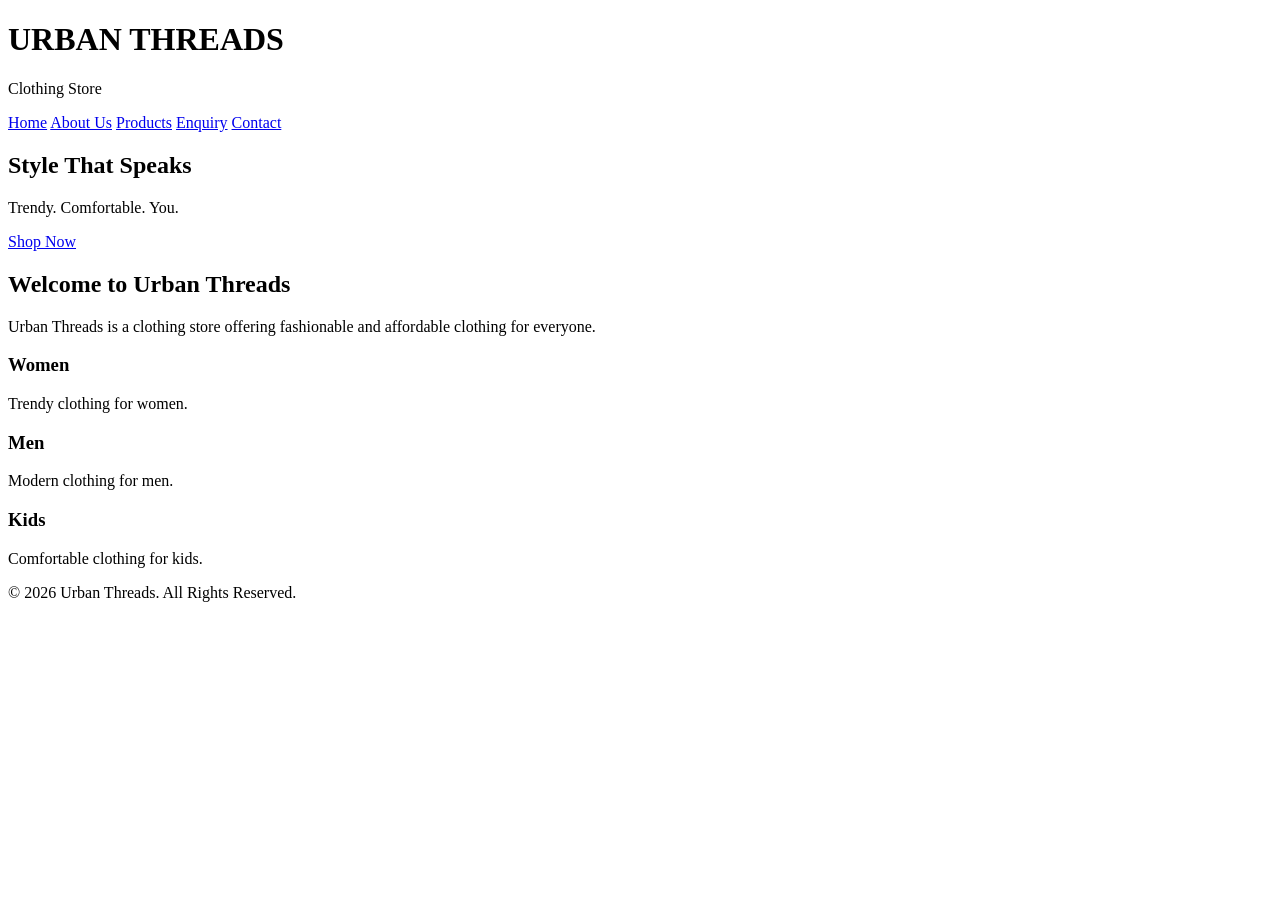
==== index.html @ 2f6d3cff "added index page" ====
<!DOCTYPE html>
<html lang="en">
<head>
    <meta charset="UTF-8">
    <meta name="viewport" content="width=device-width, initial-scale=1.0">
    <title>Urban Threads - Home</title>
    <link rel="stylesheet" href="style.css">
</head>

<body>

<header>
    <h1>URBAN THREADS</h1>
    <p>Clothing Store</p>

    <nav>
        <a href="index.html">Home</a>
        <a href="about.html">About Us</a>
        <a href="products.html">Products</a>
        <a href="enquiry.html">Enquiry</a>
        <a href="contact.html">Contact</a>
    </nav>
</header>

<section class="hero">
    <h2>Style That Speaks</h2>
    <p>Trendy. Comfortable. You.</p>
    <a href="products.html" class="button">Shop Now</a>
</section>

<section>
    <h2>Welcome to Urban Threads</h2>
    <p>
        Urban Threads is a clothing store offering fashionable and
        affordable clothing for everyone.
    </p>
</section>

<section class="categories">
    <div>
        <h3>Women</h3>
        <p>Trendy clothing for women.</p>
    </div>

    <div>
        <h3>Men</h3>
        <p>Modern clothing for men.</p>
    </div>

    <div>
        <h3>Kids</h3>
        <p>Comfortable clothing for kids.</p>
    </div>
</section>

<footer>
    <p>&copy; 2026 Urban Threads. All Rights Reserved.</p>
</footer>

</body>
</html>
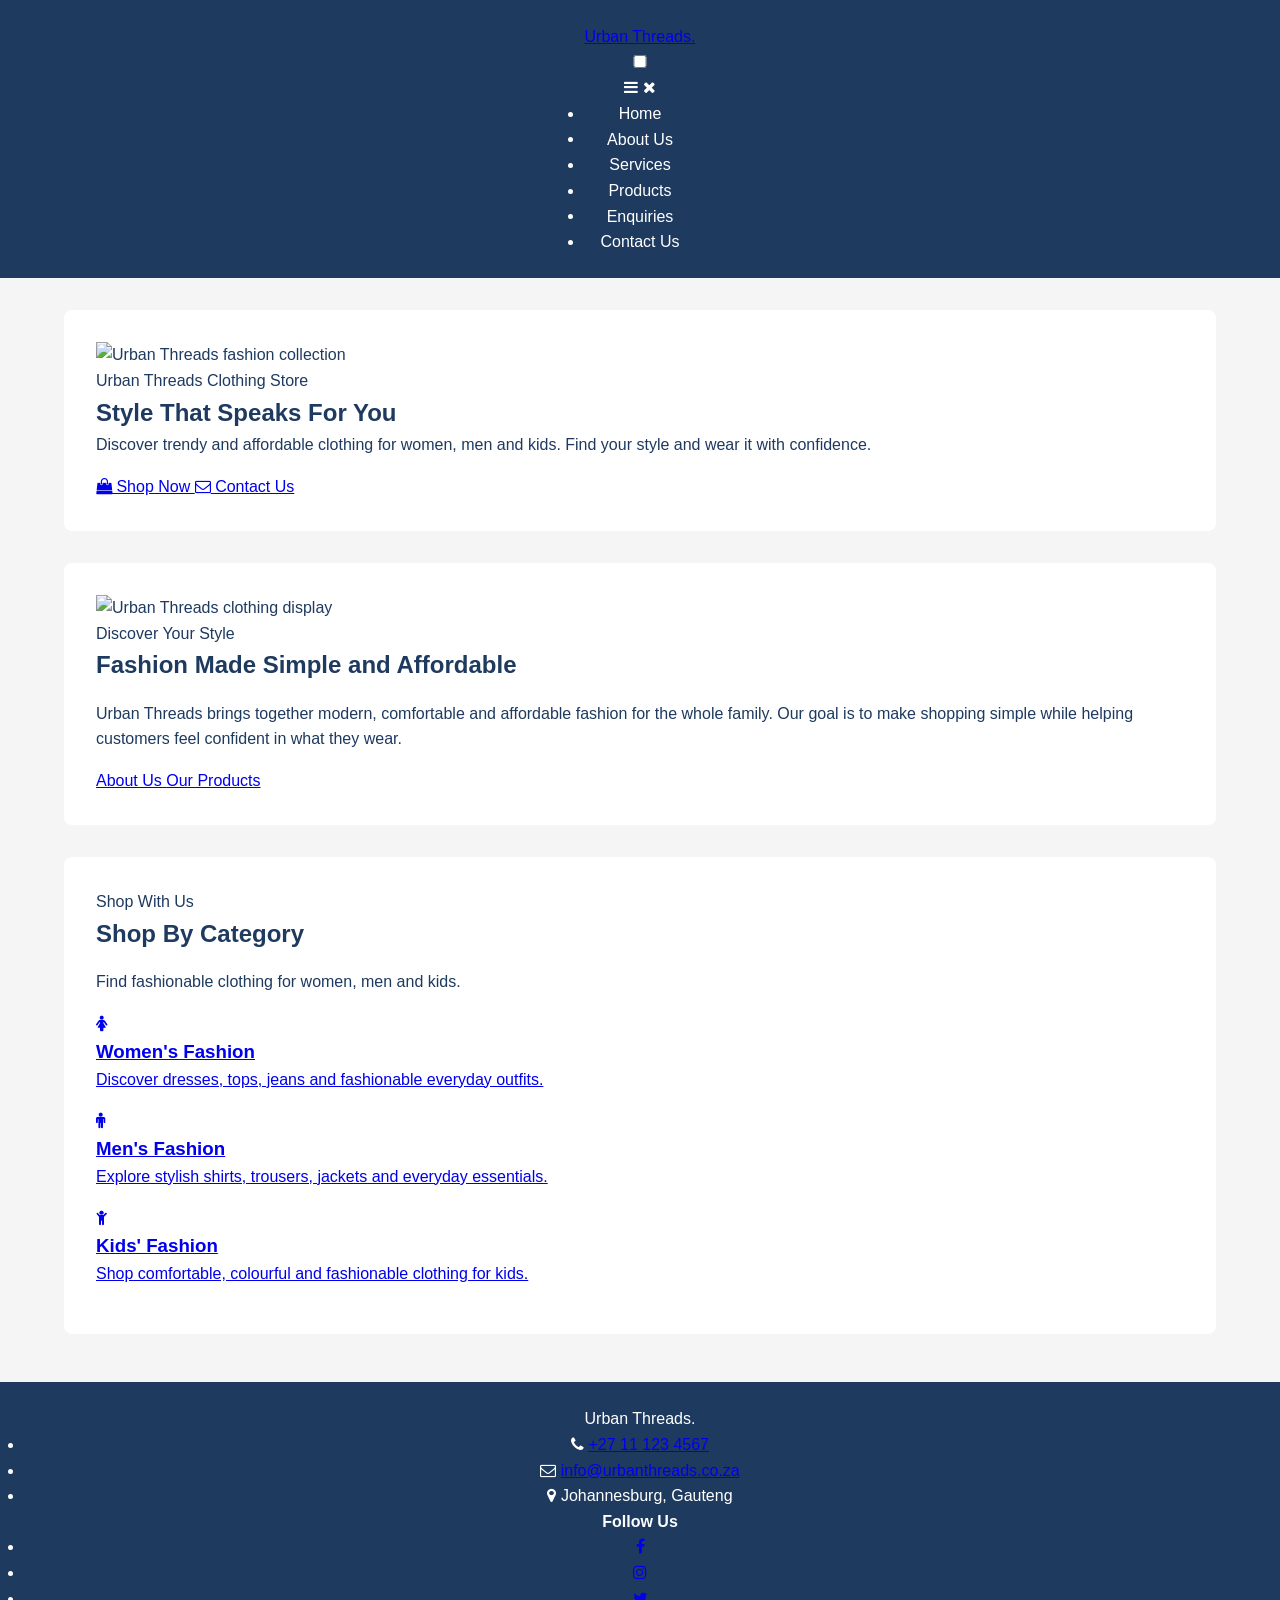
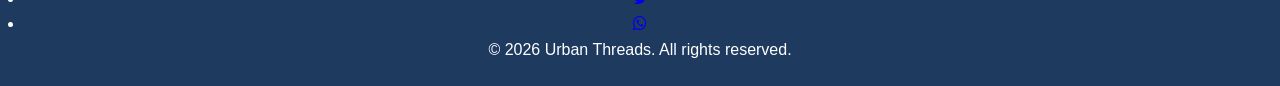
==== commit 0872b69f: "Update index.html" ====
--- a/index.html
+++ b/index.html
@@ -1,61 +1,399 @@
 <!DOCTYPE html>
 <html lang="en">
+
 <head>
+    <!-- PAGE INFORMATION -->
     <meta charset="UTF-8">
     <meta name="viewport" content="width=device-width, initial-scale=1.0">
-    <title>Urban Threads - Home</title>
-    <link rel="stylesheet" href="style.css">
+
+    <title>Home | Urban Threads</title>
+
+    <!-- FONT AWESOME ICONS -->
+    <link rel="stylesheet"
+        href="https://cdnjs.cloudflare.com/ajax/libs/font-awesome/4.7.0/css/font-awesome.min.css">
+
+    <!-- EXTERNAL CSS -->
+    <link rel="stylesheet" href="css/style.css">
 </head>
 
 <body>
 
-<header>
-    <h1>URBAN THREADS</h1>
-    <p>Clothing Store</p>
-
-    <nav>
-        <a href="index.html">Home</a>
-        <a href="about.html">About Us</a>
-        <a href="products.html">Products</a>
-        <a href="enquiry.html">Enquiry</a>
-        <a href="contact.html">Contact</a>
-    </nav>
-</header>
-
-<section class="hero">
-    <h2>Style That Speaks</h2>
-    <p>Trendy. Comfortable. You.</p>
-    <a href="products.html" class="button">Shop Now</a>
-</section>
-
-<section>
-    <h2>Welcome to Urban Threads</h2>
-    <p>
-        Urban Threads is a clothing store offering fashionable and
-        affordable clothing for everyone.
-    </p>
-</section>
-
-<section class="categories">
-    <div>
-        <h3>Women</h3>
-        <p>Trendy clothing for women.</p>
-    </div>
-
-    <div>
-        <h3>Men</h3>
-        <p>Modern clothing for men.</p>
-    </div>
-
-    <div>
-        <h3>Kids</h3>
-        <p>Comfortable clothing for kids.</p>
-    </div>
-</section>
-
-<footer>
-    <p>&copy; 2026 Urban Threads. All Rights Reserved.</p>
-</footer>
+    <!-- ========================================
+         HEADER AND NAVIGATION
+    ======================================== -->
+    <header class="site-header">
+
+        <div class="container header-inner">
+
+            <!-- WEBSITE LOGO -->
+            <a href="index.html" class="logo">Urban Threads.</a>
+
+            <!-- MOBILE MENU CHECKBOX -->
+            <input type="checkbox"
+                id="nav-toggle"
+                class="nav-toggle-input">
+
+            <!-- MOBILE MENU BUTTON -->
+            <label for="nav-toggle"
+                class="nav-toggle"
+                aria-label="Toggle menu">
+
+                <i class="fa fa-bars icon-open"
+                    aria-hidden="true"></i>
+
+                <i class="fa fa-times icon-close"
+                    aria-hidden="true"></i>
+            </label>
+
+            <!-- MAIN NAVIGATION -->
+            <nav class="main-nav"
+                aria-label="Main navigation">
+
+                <ul>
+                    <li>
+                        <a href="index.html"
+                            aria-current="page">Home</a>
+                    </li>
+
+                    <li>
+                        <a href="about_us.html">About Us</a>
+                    </li>
+
+                    <li>
+                        <a href="services.html">Services</a>
+                    </li>
+
+                    <li>
+                        <a href="products.html">Products</a>
+                    </li>
+
+                    <li>
+                        <a href="enquiries.html">Enquiries</a>
+                    </li>
+
+                    <li>
+                        <a href="contact.html">Contact Us</a>
+                    </li>
+                </ul>
+
+            </nav>
+
+        </div>
+
+    </header>
+
+
+    <!-- ========================================
+         MAIN CONTENT
+    ======================================== -->
+    <main>
+
+        <!-- ========================================
+             HERO BANNER
+        ======================================== -->
+        <div class="container">
+
+            <section class="hero-banner">
+
+                <!-- HERO IMAGE -->
+                <img src="./images/Hero.png"
+                    class="hero-photo"
+                    alt="Urban Threads fashion collection">
+
+                <!-- DARK OVERLAY -->
+                <div class="hero-overlay">
+
+                    <div class="hero-content">
+
+                        <span class="eyebrow">
+                            Urban Threads Clothing Store
+                        </span>
+
+                        <h1>
+                            Style That Speaks For You
+                        </h1>
+
+                        <p>
+                            Discover trendy and affordable clothing
+                            for women, men and kids. Find your style
+                            and wear it with confidence.
+                        </p>
+
+                        <!-- HERO BUTTONS -->
+                        <div class="hero-buttons">
+
+                            <a href="products.html"
+                                class="btn btn-primary">
+
+                                <i class="fa fa-shopping-bag"
+                                    aria-hidden="true"></i>
+
+                                Shop Now
+                            </a>
+
+                            <a href="contact.html"
+                                class="btn btn-secondary-light">
+
+                                <i class="fa fa-envelope-o"
+                                    aria-hidden="true"></i>
+
+                                Contact Us
+                            </a>
+
+                        </div>
+
+                    </div>
+
+                </div>
+
+            </section>
+
+        </div>
+
+
+        <!-- ========================================
+             SUMMARY SECTION
+        ======================================== -->
+        <section class="section">
+
+            <div class="container split">
+
+                <!-- SUMMARY IMAGE -->
+                <div class="split-image">
+
+                    <img src="./images/Display.png"
+                        alt="Urban Threads clothing display">
+
+                </div>
+
+                <!-- SUMMARY TEXT -->
+                <div class="split-text">
+
+                    <span class="eyebrow">
+                        Discover Your Style
+                    </span>
+
+                    <h2>
+                        Fashion Made Simple and Affordable
+                    </h2>
+
+                    <p>
+                        Urban Threads brings together modern,
+                        comfortable and affordable fashion for the
+                        whole family. Our goal is to make shopping
+                        simple while helping customers feel confident
+                        in what they wear.
+                    </p>
+
+                    <div class="hero-buttons">
+
+                        <a href="about_us.html"
+                            class="btn btn-primary">
+                            About Us
+                        </a>
+
+                        <a href="products.html"
+                            class="btn btn-secondary">
+                            Our Products
+                        </a>
+
+                    </div>
+
+                </div>
+
+            </div>
+
+        </section>
+
+
+        <!-- ========================================
+             SHOP BY CATEGORY
+        ======================================== -->
+        <section class="section section-alt">
+
+            <div class="container">
+
+                <div class="section-heading">
+
+                    <span class="eyebrow">Shop With Us</span>
+
+                    <h2>Shop By Category</h2>
+
+                    <p>
+                        Find fashionable clothing for women,
+                        men and kids.
+                    </p>
+
+                </div>
+
+
+                <div class="card-grid">
+
+                    <!-- WOMEN'S CARD -->
+                    <a class="card"
+                        href="products.html">
+
+                        <i class="fa fa-female card-icon"
+                            aria-hidden="true"></i>
+
+                        <h3>Women's Fashion</h3>
+
+                        <p>
+                            Discover dresses, tops, jeans and
+                            fashionable everyday outfits.
+                        </p>
+
+                    </a>
+
+
+                    <!-- MEN'S CARD -->
+                    <a class="card"
+                        href="products.html">
+
+                        <i class="fa fa-male card-icon"
+                            aria-hidden="true"></i>
+
+                        <h3>Men's Fashion</h3>
+
+                        <p>
+                            Explore stylish shirts, trousers,
+                            jackets and everyday essentials.
+                        </p>
+
+                    </a>
+
+
+                    <!-- KIDS' CARD -->
+                    <a class="card"
+                        href="products.html">
+
+                        <i class="fa fa-child card-icon"
+                            aria-hidden="true"></i>
+
+                        <h3>Kids' Fashion</h3>
+
+                        <p>
+                            Shop comfortable, colourful and
+                            fashionable clothing for kids.
+                        </p>
+
+                    </a>
+
+                </div>
+
+            </div>
+
+        </section>
+
+    </main>
+
+
+    <!-- ========================================
+         FOOTER
+    ======================================== -->
+    <footer class="site-footer">
+
+        <div class="container footer-inner">
+
+            <!-- CONTACT DETAILS -->
+            <div class="footer-col">
+
+                <p class="logo">Urban Threads.</p>
+
+                <ul class="icon-list">
+
+                    <li>
+                        <i class="fa fa-phone"
+                            aria-hidden="true"></i>
+
+                        <a href="tel:+27111234567">
+                            +27 11 123 4567
+                        </a>
+                    </li>
+
+                    <li>
+                        <i class="fa fa-envelope-o"
+                            aria-hidden="true"></i>
+
+                        <a href="mailto:info@urbanthreads.co.za">
+                            info@urbanthreads.co.za
+                        </a>
+                    </li>
+
+                    <li>
+                        <i class="fa fa-map-marker"
+                            aria-hidden="true"></i>
+
+                        <span>
+                            Johannesburg, Gauteng
+                        </span>
+                    </li>
+
+                </ul>
+
+            </div>
+
+
+            <!-- SOCIAL MEDIA -->
+            <div class="footer-col">
+
+                <h4>Follow Us</h4>
+
+                <ul class="social-list">
+
+                    <li>
+                        <a class="icon-btn"
+                            href="#"
+                            aria-label="Facebook">
+
+                            <i class="fa fa-facebook"
+                                aria-hidden="true"></i>
+                        </a>
+                    </li>
+
+                    <li>
+                        <a class="icon-btn"
+                            href="#"
+                            aria-label="Instagram">
+
+                            <i class="fa fa-instagram"
+                                aria-hidden="true"></i>
+                        </a>
+                    </li>
+
+                    <li>
+                        <a class="icon-btn"
+                            href="#"
+                            aria-label="Twitter">
+
+                            <i class="fa fa-twitter"
+                                aria-hidden="true"></i>
+                        </a>
+                    </li>
+
+                    <li>
+                        <a class="icon-btn"
+                            href="#"
+                            aria-label="WhatsApp">
+
+                            <i class="fa fa-whatsapp"
+                                aria-hidden="true"></i>
+                        </a>
+                    </li>
+
+                </ul>
+
+            </div>
+
+        </div>
+
+        <!-- COPYRIGHT -->
+        <p class="copyright">
+            &copy; 2026 Urban Threads. All rights reserved.
+        </p>
+
+    </footer>
 
 </body>
-</html>+
+</html>
--- a/css/style.css
+++ b/css/style.css
@@ -0,0 +1,497 @@
+/* ========================================
+   URBAN THREADS CLOTHING STORE
+   WEDE5020 - PART 2
+   External Stylesheet
+   ======================================== */
+
+
+/* CSS RESET
+   Removes default browser spacing so that
+   the website looks consistent in browsers.
+*/
+* {
+    margin: 0;
+    padding: 0;
+    box-sizing: border-box;
+}
+
+
+/* ========================================
+   BASE STYLES
+   ======================================== */
+
+body {
+    font-family: Arial, Helvetica, sans-serif;
+    font-size: 1rem;
+    line-height: 1.6;
+    background-color: #F5F5F5;
+    color: #1E3A5F;
+}
+
+
+/* Makes all images responsive */
+img {
+    max-width: 100%;
+    height: auto;
+    display: block;
+}
+
+
+/* ========================================
+   HEADER
+   ======================================== */
+
+header {
+    background-color: #1E3A5F;
+    color: #FFFFFF;
+    text-align: center;
+    padding: 1.5rem 5%;
+}
+
+header h1 {
+    font-size: 2rem;
+    letter-spacing: 0.15rem;
+}
+
+header p {
+    margin-bottom: 1rem;
+}
+
+
+/* ========================================
+   NAVIGATION
+   Flexbox is used to arrange navigation links.
+   ======================================== */
+
+nav {
+    display: flex;
+    justify-content: center;
+    align-items: center;
+    flex-wrap: wrap;
+    gap: 1rem;
+}
+
+nav a {
+    color: #FFFFFF;
+    text-decoration: none;
+    padding: 0.6rem 1rem;
+    border-radius: 0.3rem;
+    transition: 0.3s;
+}
+
+
+/* Hover effect */
+nav a:hover {
+    background-color: #87CEEB;
+    color: #1E3A5F;
+}
+
+
+/* Keyboard accessibility */
+nav a:focus {
+    outline: 0.15rem solid #FFFFFF;
+}
+
+
+/* Active click effect */
+nav a:active {
+    transform: scale(0.95);
+}
+
+
+/* Shows the page currently being viewed */
+nav a.active {
+    background-color: #87CEEB;
+    color: #1E3A5F;
+}
+
+
+/* ========================================
+   HERO SECTION
+   ======================================== */
+
+.hero {
+    background-color: #87CEEB;
+    min-height: 22rem;
+
+    display: flex;
+    flex-direction: column;
+
+    justify-content: center;
+    align-items: center;
+
+    text-align: center;
+
+    padding: 3rem 5%;
+}
+
+.hero h2 {
+    font-size: 2.5rem;
+    margin-bottom: 0.5rem;
+}
+
+.hero p {
+    font-size: 1.2rem;
+    margin-bottom: 1.5rem;
+}
+
+
+/* ========================================
+   BUTTONS
+   ======================================== */
+
+.button,
+button {
+    display: inline-block;
+    background-color: #1E3A5F;
+    color: #FFFFFF;
+
+    padding: 0.7rem 1.4rem;
+
+    border: none;
+    border-radius: 0.3rem;
+
+    text-decoration: none;
+    cursor: pointer;
+
+    font-size: 1rem;
+
+    transition: 0.3s;
+}
+
+.button:hover,
+button:hover {
+    background-color: #87CEEB;
+    color: #1E3A5F;
+    box-shadow: 0 0.25rem 0.6rem rgba(0, 0, 0, 0.2);
+}
+
+.button:focus,
+button:focus {
+    outline: 0.15rem solid #1E3A5F;
+}
+
+.button:active,
+button:active {
+    transform: scale(0.96);
+}
+
+
+/* ========================================
+   GENERAL SECTIONS
+   ======================================== */
+
+section {
+    width: 90%;
+    max-width: 75rem;
+
+    margin: 2rem auto;
+    padding: 2rem;
+
+    background-color: #FFFFFF;
+
+    border-radius: 0.5rem;
+}
+
+section h2 {
+    margin-bottom: 1rem;
+}
+
+section p {
+    margin-bottom: 1rem;
+}
+
+
+/* ========================================
+   PAGE HEADING
+   ======================================== */
+
+.page-heading {
+    background-color: #87CEEB;
+    text-align: center;
+}
+
+
+/* ========================================
+   HOME PAGE CATEGORIES
+   CSS Grid is used for the layout.
+   ======================================== */
+
+.categories {
+    display: grid;
+
+    grid-template-columns: repeat(3, 1fr);
+
+    gap: 1.5rem;
+}
+
+.categories div {
+    background-color: #F5F5F5;
+
+    padding: 2rem;
+
+    text-align: center;
+
+    border: 0.1rem solid #87CEEB;
+    border-radius: 0.5rem;
+
+    transition: 0.3s;
+}
+
+.categories div:hover {
+    transform: translateY(-0.3rem);
+
+    box-shadow: 0 0.3rem 0.7rem rgba(0, 0, 0, 0.15);
+}
+
+
+/* ========================================
+   ABOUT PAGE
+   ======================================== */
+
+.content ul {
+    margin-left: 2rem;
+}
+
+.content li {
+    margin-bottom: 0.5rem;
+}
+
+
+/* ========================================
+   PRODUCTS PAGE
+   ======================================== */
+
+.products {
+    display: grid;
+
+    grid-template-columns: repeat(3, 1fr);
+
+    gap: 2rem;
+}
+
+.product {
+    background-color: #FFFFFF;
+
+    border: 0.1rem solid #DDDDDD;
+
+    border-radius: 0.5rem;
+
+    padding: 1.5rem;
+
+    text-align: center;
+
+    box-shadow: 0 0.2rem 0.5rem rgba(0, 0, 0, 0.1);
+
+    transition: 0.3s;
+}
+
+.product:hover {
+    transform: translateY(-0.4rem);
+
+    box-shadow: 0 0.4rem 0.8rem rgba(0, 0, 0, 0.2);
+}
+
+.product-image {
+    width: 100%;
+
+    height: 15rem;
+
+    margin-bottom: 1rem;
+
+    overflow: hidden;
+
+    border-radius: 0.4rem;
+}
+
+.product-image img {
+    width: 100%;
+    height: 100%;
+
+    object-fit: cover;
+}
+
+.product h3 {
+    margin-bottom: 0.5rem;
+}
+
+.product p {
+    font-weight: bold;
+    margin-bottom: 1rem;
+}
+
+
+/* ========================================
+   FORMS
+   ======================================== */
+
+form {
+    display: flex;
+    flex-direction: column;
+
+    gap: 0.7rem;
+}
+
+label {
+    font-weight: bold;
+}
+
+input,
+textarea,
+select {
+    width: 100%;
+
+    padding: 0.75rem;
+
+    font-size: 1rem;
+
+    border: 0.1rem solid #CCCCCC;
+
+    border-radius: 0.3rem;
+}
+
+textarea {
+    min-height: 8rem;
+    resize: vertical;
+}
+
+input:focus,
+textarea:focus,
+select:focus {
+    outline: 0.15rem solid #87CEEB;
+    border-color: #1E3A5F;
+}
+
+
+/* ========================================
+   CONTACT PAGE
+   ======================================== */
+
+.contact {
+    display: grid;
+
+    grid-template-columns: repeat(2, 1fr);
+
+    gap: 3rem;
+}
+
+
+/* ========================================
+   ENQUIRY PAGE
+   ======================================== */
+
+.enquiry {
+    max-width: 50rem;
+}
+
+
+/* ========================================
+   FOOTER
+   ======================================== */
+
+footer {
+    background-color: #1E3A5F;
+
+    color: #FFFFFF;
+
+    text-align: center;
+
+    padding: 1.5rem;
+
+    margin-top: 3rem;
+}
+
+
+/* ========================================
+   TABLET RESPONSIVE DESIGN
+   Breakpoint: 768px
+   ======================================== */
+
+@media screen and (max-width: 768px) {
+
+    header h1 {
+        font-size: 1.7rem;
+    }
+
+    nav {
+        gap: 0.5rem;
+    }
+
+    .hero h2 {
+        font-size: 2rem;
+    }
+
+    .categories {
+        grid-template-columns: repeat(2, 1fr);
+    }
+
+    .products {
+        grid-template-columns: repeat(2, 1fr);
+    }
+
+    .contact {
+        grid-template-columns: 1fr;
+    }
+}
+
+
+/* ========================================
+   MOBILE RESPONSIVE DESIGN
+   Breakpoint: 480px
+   ======================================== */
+
+@media screen and (max-width: 480px) {
+
+    body {
+        font-size: 0.95rem;
+    }
+
+    header {
+        padding: 1rem;
+    }
+
+    header h1 {
+        font-size: 1.5rem;
+    }
+
+    nav {
+        flex-direction: column;
+    }
+
+    nav a {
+        width: 100%;
+        text-align: center;
+    }
+
+    section {
+        width: 95%;
+
+        padding: 1.2rem;
+
+        margin: 1rem auto;
+    }
+
+    .hero {
+        min-height: 18rem;
+    }
+
+    .hero h2 {
+        font-size: 1.8rem;
+    }
+
+    .categories {
+        grid-template-columns: 1fr;
+    }
+
+    .products {
+        grid-template-columns: 1fr;
+    }
+
+    .contact {
+        grid-template-columns: 1fr;
+    }
+
+    .product-image {
+        height: 18rem;
+    }
+}
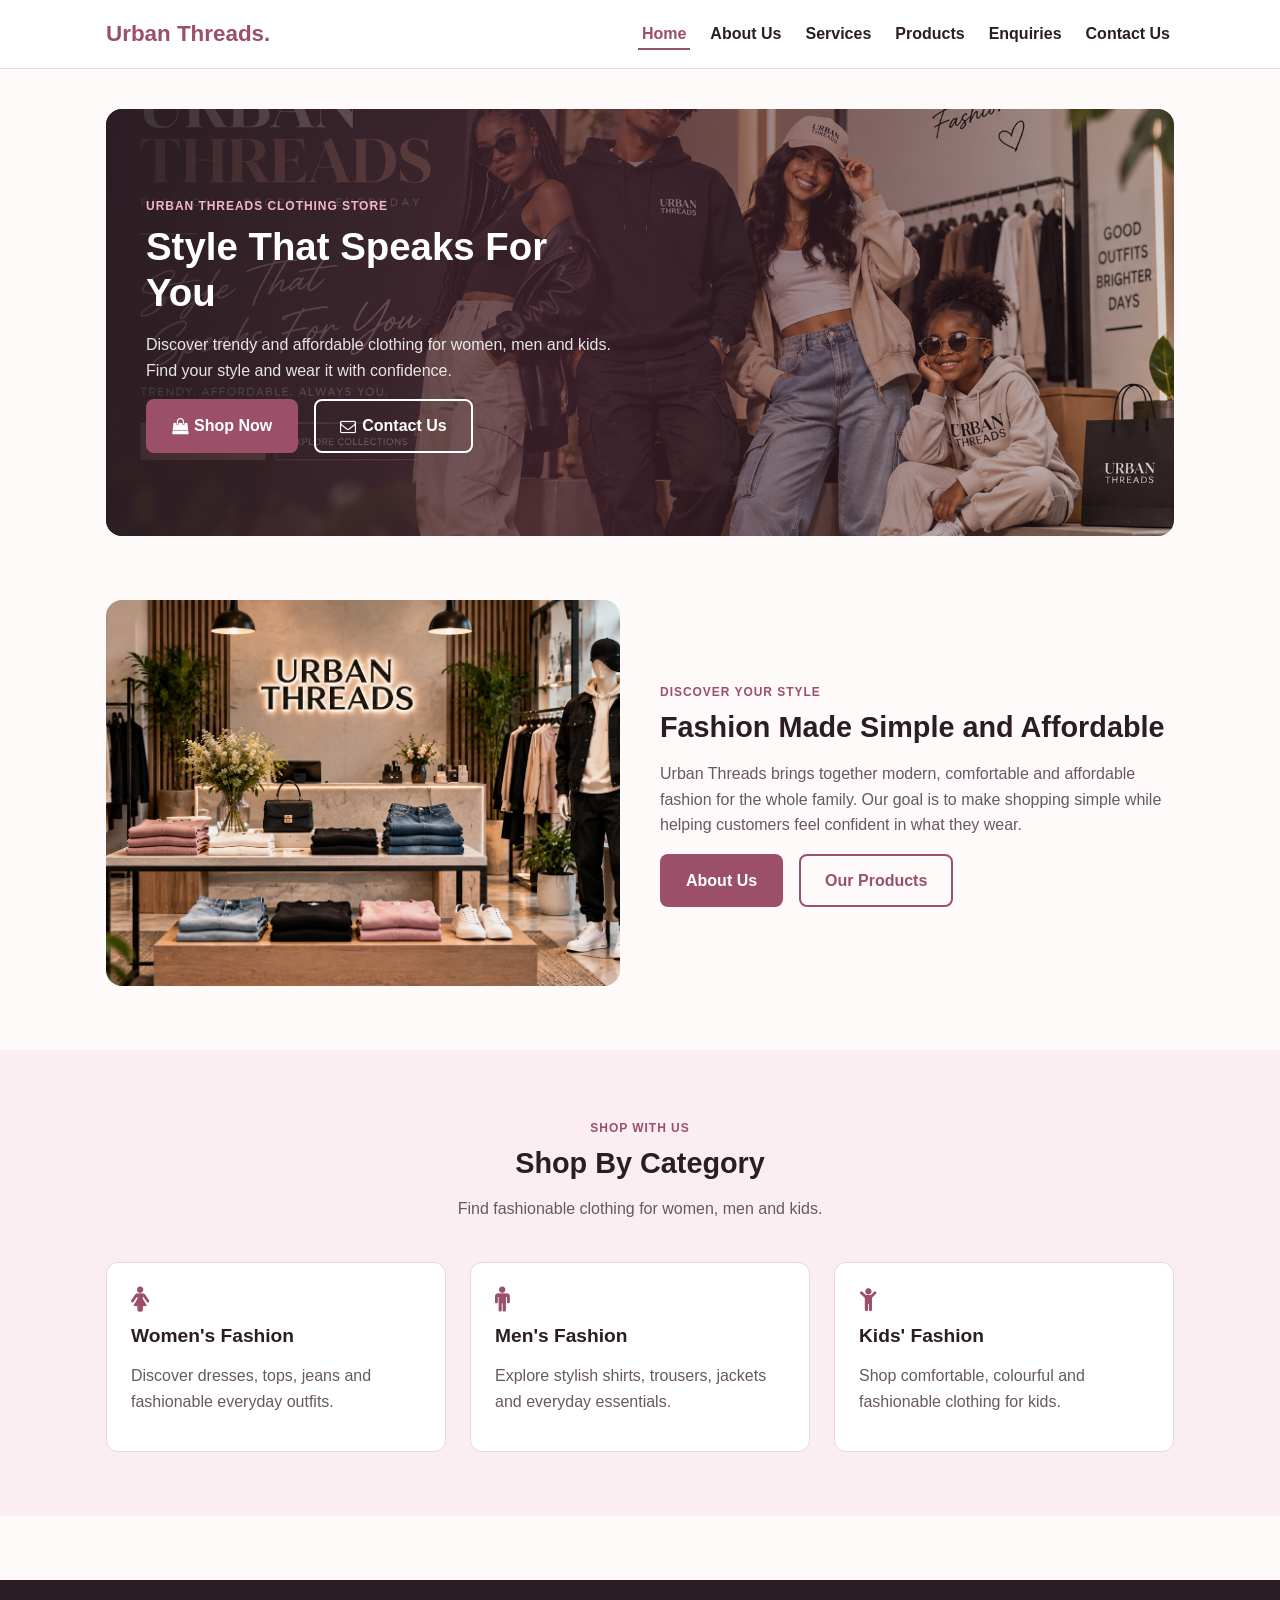
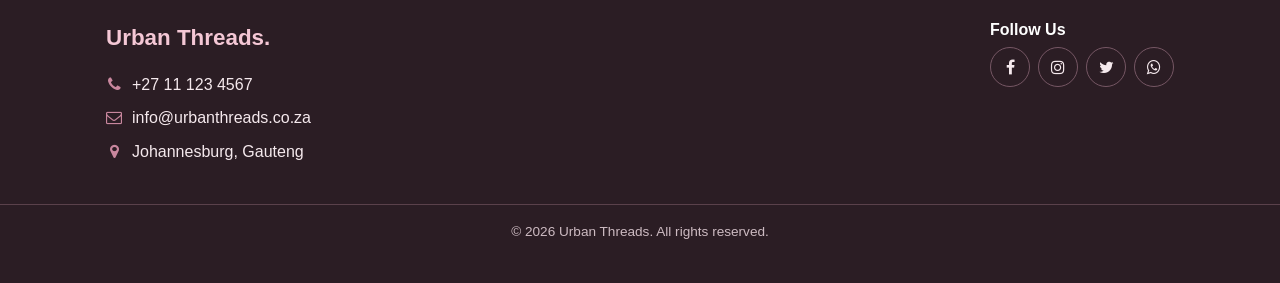
==== commit 948a4f07: "Updated  homepage with responsive images" ====
--- a/index.html
+++ b/index.html
@@ -9,8 +9,7 @@
     <title>Home | Urban Threads</title>
 
     <!-- FONT AWESOME ICONS -->
-    <link rel="stylesheet"
-        href="https://cdnjs.cloudflare.com/ajax/libs/font-awesome/4.7.0/css/font-awesome.min.css">
+    <link rel="stylesheet" href="https://cdnjs.cloudflare.com/ajax/libs/font-awesome/4.7.0/css/font-awesome.min.css">
 
     <!-- EXTERNAL CSS -->
     <link rel="stylesheet" href="css/style.css">
@@ -29,30 +28,22 @@
             <a href="index.html" class="logo">Urban Threads.</a>
 
             <!-- MOBILE MENU CHECKBOX -->
-            <input type="checkbox"
-                id="nav-toggle"
-                class="nav-toggle-input">
+            <input type="checkbox" id="nav-toggle" class="nav-toggle-input">
 
             <!-- MOBILE MENU BUTTON -->
-            <label for="nav-toggle"
-                class="nav-toggle"
-                aria-label="Toggle menu">
-
-                <i class="fa fa-bars icon-open"
-                    aria-hidden="true"></i>
-
-                <i class="fa fa-times icon-close"
-                    aria-hidden="true"></i>
+            <label for="nav-toggle" class="nav-toggle" aria-label="Toggle menu">
+
+                <i class="fa fa-bars icon-open" aria-hidden="true"></i>
+
+                <i class="fa fa-times icon-close" aria-hidden="true"></i>
             </label>
 
             <!-- MAIN NAVIGATION -->
-            <nav class="main-nav"
-                aria-label="Main navigation">
+            <nav class="main-nav" aria-label="Main navigation">
 
                 <ul>
                     <li>
-                        <a href="index.html"
-                            aria-current="page">Home</a>
+                        <a href="index.html" aria-current="page">Home</a>
                     </li>
 
                     <li>
@@ -96,9 +87,13 @@
             <section class="hero-banner">
 
                 <!-- HERO IMAGE -->
-                <img src="./images/Hero.png"
-                    class="hero-photo"
-                    alt="Urban Threads fashion collection">
+                <picture>
+                    <source media="max-width: 700px" srcset="./images/Hero.png">
+
+                    <img src="./images/Hero.png" srcset="./images/Hero.png 1200w" sizes="100w" class="hero-photo"
+                        alt="Urban Threads fashion collection">
+                </picture>
+
 
                 <!-- DARK OVERLAY -->
                 <div class="hero-overlay">
@@ -122,20 +117,16 @@
                         <!-- HERO BUTTONS -->
                         <div class="hero-buttons">
 
-                            <a href="products.html"
-                                class="btn btn-primary">
-
-                                <i class="fa fa-shopping-bag"
-                                    aria-hidden="true"></i>
+                            <a href="products.html" class="btn btn-primary">
+
+                                <i class="fa fa-shopping-bag" aria-hidden="true"></i>
 
                                 Shop Now
                             </a>
 
-                            <a href="contact.html"
-                                class="btn btn-secondary-light">
-
-                                <i class="fa fa-envelope-o"
-                                    aria-hidden="true"></i>
+                            <a href="contact.html" class="btn btn-secondary-light">
+
+                                <i class="fa fa-envelope-o" aria-hidden="true"></i>
 
                                 Contact Us
                             </a>
@@ -161,7 +152,9 @@
                 <!-- SUMMARY IMAGE -->
                 <div class="split-image">
 
-                    <img src="./images/Display.png"
+                    <img src="./images/Display.png" 
+                        srcset="./images/Display.png 800w"
+                        sizes="(max-width: 700px) 100vw, 50vw" 
                         alt="Urban Threads clothing display">
 
                 </div>
@@ -187,13 +180,11 @@
 
                     <div class="hero-buttons">
 
-                        <a href="about_us.html"
-                            class="btn btn-primary">
+                        <a href="about_us.html" class="btn btn-primary">
                             About Us
                         </a>
 
-                        <a href="products.html"
-                            class="btn btn-secondary">
+                        <a href="products.html" class="btn btn-secondary">
                             Our Products
                         </a>
 
@@ -230,11 +221,9 @@
                 <div class="card-grid">
 
                     <!-- WOMEN'S CARD -->
-                    <a class="card"
-                        href="products.html">
-
-                        <i class="fa fa-female card-icon"
-                            aria-hidden="true"></i>
+                    <a class="card" href="products.html">
+
+                        <i class="fa fa-female card-icon" aria-hidden="true"></i>
 
                         <h3>Women's Fashion</h3>
 
@@ -247,11 +236,9 @@
 
 
                     <!-- MEN'S CARD -->
-                    <a class="card"
-                        href="products.html">
-
-                        <i class="fa fa-male card-icon"
-                            aria-hidden="true"></i>
+                    <a class="card" href="products.html">
+
+                        <i class="fa fa-male card-icon" aria-hidden="true"></i>
 
                         <h3>Men's Fashion</h3>
 
@@ -264,11 +251,9 @@
 
 
                     <!-- KIDS' CARD -->
-                    <a class="card"
-                        href="products.html">
-
-                        <i class="fa fa-child card-icon"
-                            aria-hidden="true"></i>
+                    <a class="card" href="products.html">
+
+                        <i class="fa fa-child card-icon" aria-hidden="true"></i>
 
                         <h3>Kids' Fashion</h3>
 
@@ -303,8 +288,7 @@
                 <ul class="icon-list">
 
                     <li>
-                        <i class="fa fa-phone"
-                            aria-hidden="true"></i>
+                        <i class="fa fa-phone" aria-hidden="true"></i>
 
                         <a href="tel:+27111234567">
                             +27 11 123 4567
@@ -312,8 +296,7 @@
                     </li>
 
                     <li>
-                        <i class="fa fa-envelope-o"
-                            aria-hidden="true"></i>
+                        <i class="fa fa-envelope-o" aria-hidden="true"></i>
 
                         <a href="mailto:info@urbanthreads.co.za">
                             info@urbanthreads.co.za
@@ -321,8 +304,7 @@
                     </li>
 
                     <li>
-                        <i class="fa fa-map-marker"
-                            aria-hidden="true"></i>
+                        <i class="fa fa-map-marker" aria-hidden="true"></i>
 
                         <span>
                             Johannesburg, Gauteng
@@ -342,42 +324,30 @@
                 <ul class="social-list">
 
                     <li>
-                        <a class="icon-btn"
-                            href="#"
-                            aria-label="Facebook">
-
-                            <i class="fa fa-facebook"
-                                aria-hidden="true"></i>
-                        </a>
-                    </li>
-
-                    <li>
-                        <a class="icon-btn"
-                            href="#"
-                            aria-label="Instagram">
-
-                            <i class="fa fa-instagram"
-                                aria-hidden="true"></i>
-                        </a>
-                    </li>
-
-                    <li>
-                        <a class="icon-btn"
-                            href="#"
-                            aria-label="Twitter">
-
-                            <i class="fa fa-twitter"
-                                aria-hidden="true"></i>
-                        </a>
-                    </li>
-
-                    <li>
-                        <a class="icon-btn"
-                            href="#"
-                            aria-label="WhatsApp">
-
-                            <i class="fa fa-whatsapp"
-                                aria-hidden="true"></i>
+                        <a class="icon-btn" href="#" aria-label="Facebook">
+
+                            <i class="fa fa-facebook" aria-hidden="true"></i>
+                        </a>
+                    </li>
+
+                    <li>
+                        <a class="icon-btn" href="#" aria-label="Instagram">
+
+                            <i class="fa fa-instagram" aria-hidden="true"></i>
+                        </a>
+                    </li>
+
+                    <li>
+                        <a class="icon-btn" href="#" aria-label="Twitter">
+
+                            <i class="fa fa-twitter" aria-hidden="true"></i>
+                        </a>
+                    </li>
+
+                    <li>
+                        <a class="icon-btn" href="#" aria-label="WhatsApp">
+
+                            <i class="fa fa-whatsapp" aria-hidden="true"></i>
                         </a>
                     </li>
 
--- a/css/style.css
+++ b/css/style.css
@@ -1,497 +1,1108 @@
 /* ========================================
-   URBAN THREADS CLOTHING STORE
-   WEDE5020 - PART 2
-   External Stylesheet
-   ======================================== */
-
-
-/* CSS RESET
-   Removes default browser spacing so that
-   the website looks consistent in browsers.
-*/
+   STEP 1 - CSS RESET
+======================================== */
+
+/* Remove browser default spacing */
 * {
+    box-sizing: border-box;
     margin: 0;
     padding: 0;
-    box-sizing: border-box;
-}
-
-
-/* ========================================
-   BASE STYLES
-   ======================================== */
-
+}
+
+
+/* Smooth scrolling */
+html {
+    scroll-behavior: smooth;
+}
+
+
+/* Main page styling */
 body {
-    font-family: Arial, Helvetica, sans-serif;
-    font-size: 1rem;
+    font-family: 'Segoe UI', Arial, Helvetica, sans-serif;
+    color: #2b1d24;
+    background-color: #fffafa;
     line-height: 1.6;
-    background-color: #F5F5F5;
-    color: #1E3A5F;
-}
-
-
-/* Makes all images responsive */
+}
+
+
+/* Make images responsive */
 img {
     max-width: 100%;
-    height: auto;
     display: block;
 }
 
 
-/* ========================================
-   HEADER
-   ======================================== */
-
-header {
-    background-color: #1E3A5F;
-    color: #FFFFFF;
+/* Default link styling */
+a {
+    color: #9b4f68;
+    text-decoration: none;
+}
+
+
+/* Link hover effect */
+a:hover,
+a:focus {
+    color: #71374b;
+    text-decoration: underline;
+}
+
+
+/* Keyboard accessibility */
+a:focus-visible,
+button:focus-visible,
+input:focus-visible,
+textarea:focus-visible,
+select:focus-visible,
+label:focus-visible {
+    outline: 3px solid #d89aaf;
+    outline-offset: 2px;
+}
+
+
+/* ========================================
+   STEP 2 - TYPOGRAPHY
+======================================== */
+
+h1,
+h2,
+h3,
+h4 {
+    font-weight: 700;
+    line-height: 1.2;
+    margin-bottom: 16px;
+    color: #2b1d24;
+}
+
+
+h1 {
+    font-size: 2.4rem;
+}
+
+
+h2 {
+    font-size: 1.8rem;
+}
+
+
+h3 {
+    font-size: 1.2rem;
+}
+
+
+p {
+    margin-bottom: 16px;
+    color: #685860;
+}
+
+
+/* Small heading above larger headings */
+.eyebrow {
+    display: inline-block;
+    font-size: 0.75rem;
+    font-weight: 700;
+    letter-spacing: 0.08em;
+    text-transform: uppercase;
+    color: #9b4f68;
+    margin-bottom: 8px;
+}
+
+
+/* ========================================
+   STEP 3 - CONTAINER AND SECTIONS
+======================================== */
+
+/* Keeps website content centred */
+.container {
+    max-width: 1100px;
+    margin-left: auto;
+    margin-right: auto;
+    padding-left: 16px;
+    padding-right: 16px;
+}
+
+
+/* Standard section spacing */
+.section {
+    padding-top: 64px;
+    padding-bottom: 64px;
+}
+
+
+/* Alternative section background */
+.section-alt {
+    background-color: #fbeef2;
+}
+
+
+/* Page heading area */
+.page-header {
     text-align: center;
-    padding: 1.5rem 5%;
-}
-
-header h1 {
-    font-size: 2rem;
-    letter-spacing: 0.15rem;
-}
-
-header p {
-    margin-bottom: 1rem;
-}
-
-
-/* ========================================
-   NAVIGATION
-   Flexbox is used to arrange navigation links.
-   ======================================== */
-
-nav {
+    padding-top: 64px;
+    padding-bottom: 24px;
+}
+
+
+/* Keep heading paragraph readable */
+.page-header p {
+    max-width: 60ch;
+    margin-left: auto;
+    margin-right: auto;
+}
+
+
+/* Centre headings used inside sections */
+.section-heading {
+    text-align: center;
+    max-width: 650px;
+    margin-left: auto;
+    margin-right: auto;
+}
+
+
+/* ========================================
+   STEP 4 - BUTTONS
+======================================== */
+
+/* Main button style */
+.btn {
+    display: inline-flex;
+    align-items: center;
+    padding: 12px 24px;
+    border-radius: 8px;
+    font-weight: 700;
+    border: 2px solid transparent;
+    cursor: pointer;
+
+    transition:
+        background-color 0.2s ease,
+        color 0.2s ease,
+        border-color 0.2s ease;
+}
+
+
+/* Space between icon and text */
+.btn i {
+    margin-right: 6px;
+}
+
+
+/* Primary pink button */
+.btn-primary {
+    background-color: #9b4f68;
+    color: #ffffff;
+}
+
+
+.btn-primary:hover {
+    background-color: #71374b;
+    color: #ffffff;
+    text-decoration: none;
+}
+
+
+/* Secondary outlined button */
+.btn-secondary {
+    background-color: transparent;
+    border-color: #9b4f68;
+    color: #9b4f68;
+}
+
+
+.btn-secondary:hover {
+    background-color: #9b4f68;
+    color: #ffffff;
+    text-decoration: none;
+}
+
+
+/* Light button used on hero image */
+.btn-secondary-light {
+    background-color: transparent;
+    border-color: #ffffff;
+    color: #ffffff;
+}
+
+
+.btn-secondary-light:hover {
+    background-color: #ffffff;
+    color: #2b1d24;
+    text-decoration: none;
+}
+
+
+/* Form submit button */
+.btn-success {
+    background-color: #9b4f68;
+    color: #ffffff;
+}
+
+
+.btn-success:hover {
+    background-color: #71374b;
+    color: #ffffff;
+}
+
+
+/* Full-width button */
+.btn-block {
     display: flex;
     justify-content: center;
+    width: 100%;
+}
+
+
+/* ========================================
+   STEP 5 - HEADER AND NAVIGATION
+======================================== */
+
+/* Main website header */
+.site-header {
+    border-bottom: 1px solid #ead8de;
+    position: sticky;
+    top: 0;
+    background-color: #ffffff;
+    z-index: 100;
+}
+
+
+/* Header Flexbox layout */
+.header-inner {
+    display: flex;
     align-items: center;
+    justify-content: space-between;
+    padding-top: 16px;
+    padding-bottom: 16px;
+}
+
+
+/* Urban Threads logo */
+.logo {
+    font-weight: 700;
+    font-size: 1.4rem;
+    color: #9b4f68;
+}
+
+
+/* Navigation list */
+.main-nav ul {
+    list-style: none;
+    display: flex;
+    gap: 16px;
+}
+
+
+/* Navigation links */
+.main-nav a {
+    color: #2b1d24;
+    font-weight: 600;
+    padding: 6px 4px;
+    border-bottom: 2px solid transparent;
+}
+
+
+/* Current and hovered navigation link */
+.main-nav a:hover,
+.main-nav a[aria-current="page"] {
+    color: #9b4f68;
+    border-bottom-color: #9b4f68;
+    text-decoration: none;
+}
+
+
+/* ========================================
+   MOBILE MENU
+======================================== */
+
+/* Hide checkbox */
+.nav-toggle-input {
+    position: absolute;
+    opacity: 0;
+    pointer-events: none;
+}
+
+
+/* Mobile menu button */
+.nav-toggle {
+    display: none;
+    align-items: center;
+    justify-content: center;
+    width: 40px;
+    height: 40px;
+    border: 1px solid #ead8de;
+    border-radius: 8px;
+    color: #2b1d24;
+    font-size: 1.2rem;
+    cursor: pointer;
+}
+
+
+/* Hide close icon by default */
+.nav-toggle .icon-close {
+    display: none;
+}
+
+
+/* Hide hamburger when menu opens */
+.nav-toggle-input:checked ~ .nav-toggle .icon-open {
+    display: none;
+}
+
+
+/* Show close icon */
+.nav-toggle-input:checked ~ .nav-toggle .icon-close {
+    display: inline-block;
+}
+
+
+/* ========================================
+   STEP 6 - FOOTER
+======================================== */
+
+.site-footer {
+    background-color: #2b1d24;
+    color: #f5e9ed;
+    padding-top: 40px;
+    padding-bottom: 24px;
+    margin-top: 64px;
+}
+
+
+/* Footer columns */
+.footer-inner {
+    display: flex;
     flex-wrap: wrap;
-    gap: 1rem;
-}
-
-nav a {
-    color: #FFFFFF;
+    gap: 40px;
+    justify-content: space-between;
+    margin-bottom: 24px;
+}
+
+
+/* Footer logo */
+.site-footer .logo {
+    color: #f4c7d5;
+}
+
+
+/* Footer links */
+.site-footer a {
+    color: #f5e9ed;
+}
+
+
+.site-footer a:hover {
+    color: #f4b6ca;
+}
+
+
+/* Footer heading */
+.footer-col h4 {
+    color: #ffffff;
+    font-size: 1rem;
+    margin-bottom: 8px;
+}
+
+
+/* Copyright text */
+.copyright {
+    border-top: 1px solid #5a414b;
+    padding-top: 16px;
+    text-align: center;
+    font-size: 0.85rem;
+    color: #cdbbc2;
+}
+
+
+/* ========================================
+   ICON LIST
+======================================== */
+
+.icon-list {
+    list-style: none;
+    margin-bottom: 16px;
+}
+
+
+.icon-list li {
+    display: flex;
+    align-items: flex-start;
+    gap: 10px;
+    margin-bottom: 8px;
+}
+
+
+.icon-list i {
+    color: #c9879e;
+    width: 16px;
+    text-align: center;
+    margin-top: 4px;
+    flex: none;
+}
+
+
+/* ========================================
+   SOCIAL MEDIA ICONS
+======================================== */
+
+.social-list {
+    list-style: none;
+    display: flex;
+    flex-wrap: wrap;
+    gap: 8px;
+}
+
+
+.icon-btn {
+    display: inline-flex;
+    align-items: center;
+    justify-content: center;
+    width: 40px;
+    height: 40px;
+    border-radius: 50%;
+    border: 1px solid #d9bdc7;
+    color: #9b4f68;
+    font-size: 1rem;
+}
+
+
+.icon-btn:hover,
+.icon-btn:focus {
+    color: #ffffff;
+    background-color: #9b4f68;
+    border-color: #9b4f68;
     text-decoration: none;
-    padding: 0.6rem 1rem;
-    border-radius: 0.3rem;
-    transition: 0.3s;
-}
-
-
-/* Hover effect */
-nav a:hover {
-    background-color: #87CEEB;
-    color: #1E3A5F;
-}
-
-
-/* Keyboard accessibility */
-nav a:focus {
-    outline: 0.15rem solid #FFFFFF;
-}
-
-
-/* Active click effect */
-nav a:active {
-    transform: scale(0.95);
-}
-
-
-/* Shows the page currently being viewed */
-nav a.active {
-    background-color: #87CEEB;
-    color: #1E3A5F;
-}
-
-
-/* ========================================
-   HERO SECTION
-   ======================================== */
-
-.hero {
-    background-color: #87CEEB;
-    min-height: 22rem;
+}
+
+
+/* Footer social icons */
+.site-footer .icon-btn {
+    border-color: #765764;
+    color: #f5e9ed;
+}
+
+
+.site-footer .icon-btn:hover {
+    color: #2b1d24;
+    background-color: #f4b6ca;
+    border-color: #f4b6ca;
+}
+
+
+/* ========================================
+   STEP 7 - HERO BANNER
+======================================== */
+
+.hero-banner {
+    position: relative;
+    overflow: hidden;
+    border-radius: 16px;
+    margin-top: 40px;
+}
+
+
+/* Hero image */
+.hero-photo {
+    width: 100%;
+    aspect-ratio: 5 / 2;
+    object-fit: cover;
+}
+
+
+/* Dark gradient over hero image */
+.hero-overlay {
+    position: absolute;
+    inset: 0;
+
+    display: flex;
+    align-items: center;
+
+    background: linear-gradient(
+        100deg,
+        rgba(43, 29, 36, 0.92) 0%,
+        rgba(77, 42, 55, 0.70) 45%,
+        rgba(43, 29, 36, 0.15) 100%
+    );
+}
+
+
+/* Hero text */
+.hero-content {
+    color: #ffffff;
+    padding: 40px;
+    max-width: 550px;
+}
+
+
+.hero-content h1 {
+    color: #ffffff;
+}
+
+
+/* Hero small heading */
+.hero-content .eyebrow {
+    color: #f4b6ca;
+}
+
+
+/* Hero paragraph */
+.hero-content p {
+    color: rgba(255, 255, 255, 0.88);
+}
+
+
+/* Hero button layout */
+.hero-buttons {
+    display: flex;
+    flex-wrap: wrap;
+    gap: 16px;
+    margin-top: 16px;
+}
+
+
+/* ========================================
+   STEP 8 - SPLIT / SUMMARY SECTION
+======================================== */
+
+.split {
+    display: flex;
+    flex-wrap: wrap;
+    align-items: center;
+    gap: 40px;
+}
+
+
+.split-image,
+.split-text {
+    flex: 1 1 340px;
+}
+
+
+/* Summary image */
+.split-image img {
+    border-radius: 16px;
+    width: 100%;
+    aspect-ratio: 4 / 3;
+    object-fit: cover;
+}
+
+
+/* Square image used on About page */
+.split-image.is-square img {
+    aspect-ratio: 1 / 1;
+}
+
+
+/* ========================================
+   ABOUT US STATISTICS
+======================================== */
+
+.stats {
+    display: flex;
+    flex-wrap: wrap;
+    gap: 16px;
+    margin-top: 24px;
+    margin-bottom: 32px;
+}
+
+
+/* Individual statistic */
+.stat-box {
+    flex: 1 1 120px;
+    border: 1px solid #ead8de;
+    border-radius: 12px;
+    padding: 16px;
+    text-align: center;
+    background-color: #fbeef2;
+}
+
+
+/* Statistic icon */
+.stat-box i {
+    color: #9b4f68;
+    font-size: 1.4rem;
+    margin-bottom: 8px;
+}
+
+
+/* Large statistic number */
+.stat-number {
+    font-size: 1.5rem;
+    font-weight: 700;
+    color: #2b1d24;
+}
+
+
+/* Statistic description */
+.stat-label {
+    font-size: 0.85rem;
+    color: #685860;
+}
+
+
+/* ========================================
+   STEP 9 - CARD GRIDS
+======================================== */
+
+/* Automatic homepage grid */
+.card-grid {
+    display: grid;
+    grid-template-columns:
+        repeat(auto-fit, minmax(230px, 1fr));
+    gap: 24px;
+    margin-top: 40px;
+}
+
+
+/* Services and products grid */
+.grid-4 {
+    display: grid;
+    grid-template-columns: 1fr;
+    gap: 24px;
+    margin-top: 40px;
+    margin-bottom: 64px;
+}
+
+
+/* Individual card */
+.card {
+    background-color: #ffffff;
+    border: 1px solid #ead8de;
+    border-radius: 12px;
+    padding: 24px;
+    min-height: 190px;
 
     display: flex;
     flex-direction: column;
 
-    justify-content: center;
-    align-items: center;
-
-    text-align: center;
-
-    padding: 3rem 5%;
-}
-
-.hero h2 {
-    font-size: 2.5rem;
-    margin-bottom: 0.5rem;
-}
-
-.hero p {
-    font-size: 1.2rem;
-    margin-bottom: 1.5rem;
-}
-
-
-/* ========================================
-   BUTTONS
-   ======================================== */
-
-.button,
-button {
-    display: inline-block;
-    background-color: #1E3A5F;
-    color: #FFFFFF;
-
-    padding: 0.7rem 1.4rem;
-
-    border: none;
-    border-radius: 0.3rem;
-
+    transition:
+        box-shadow 0.2s ease,
+        transform 0.2s ease;
+}
+
+
+/* Card hover effect */
+.card:hover {
+    box-shadow: 0 10px 25px rgba(73, 40, 52, 0.12);
+    transform: translateY(-4px);
     text-decoration: none;
-    cursor: pointer;
-
-    font-size: 1rem;
-
-    transition: 0.3s;
-}
-
-.button:hover,
-button:hover {
-    background-color: #87CEEB;
-    color: #1E3A5F;
-    box-shadow: 0 0.25rem 0.6rem rgba(0, 0, 0, 0.2);
-}
-
-.button:focus,
-button:focus {
-    outline: 0.15rem solid #1E3A5F;
-}
-
-.button:active,
-button:active {
-    transform: scale(0.96);
-}
-
-
-/* ========================================
-   GENERAL SECTIONS
-   ======================================== */
-
-section {
-    width: 90%;
-    max-width: 75rem;
-
-    margin: 2rem auto;
-    padding: 2rem;
-
-    background-color: #FFFFFF;
-
-    border-radius: 0.5rem;
-}
-
-section h2 {
-    margin-bottom: 1rem;
-}
-
-section p {
-    margin-bottom: 1rem;
-}
-
-
-/* ========================================
-   PAGE HEADING
-   ======================================== */
-
-.page-heading {
-    background-color: #87CEEB;
-    text-align: center;
-}
-
-
-/* ========================================
-   HOME PAGE CATEGORIES
-   CSS Grid is used for the layout.
-   ======================================== */
-
-.categories {
-    display: grid;
-
-    grid-template-columns: repeat(3, 1fr);
-
-    gap: 1.5rem;
-}
-
-.categories div {
-    background-color: #F5F5F5;
-
-    padding: 2rem;
-
-    text-align: center;
-
-    border: 0.1rem solid #87CEEB;
-    border-radius: 0.5rem;
-
-    transition: 0.3s;
-}
-
-.categories div:hover {
-    transform: translateY(-0.3rem);
-
-    box-shadow: 0 0.3rem 0.7rem rgba(0, 0, 0, 0.15);
-}
-
-
-/* ========================================
-   ABOUT PAGE
-   ======================================== */
-
-.content ul {
-    margin-left: 2rem;
-}
-
-.content li {
-    margin-bottom: 0.5rem;
-}
-
-
-/* ========================================
-   PRODUCTS PAGE
-   ======================================== */
-
-.products {
-    display: grid;
-
-    grid-template-columns: repeat(3, 1fr);
-
-    gap: 2rem;
-}
-
-.product {
-    background-color: #FFFFFF;
-
-    border: 0.1rem solid #DDDDDD;
-
-    border-radius: 0.5rem;
-
-    padding: 1.5rem;
-
-    text-align: center;
-
-    box-shadow: 0 0.2rem 0.5rem rgba(0, 0, 0, 0.1);
-
-    transition: 0.3s;
-}
-
-.product:hover {
-    transform: translateY(-0.4rem);
-
-    box-shadow: 0 0.4rem 0.8rem rgba(0, 0, 0, 0.2);
-}
-
+}
+
+
+/* Card icons */
+.card .card-icon {
+    font-size: 1.6rem;
+    color: #9b4f68;
+    margin-bottom: 12px;
+}
+
+
+/* Card paragraph */
+.card p {
+    margin-bottom: 0;
+    flex: 1;
+}
+
+
+/* ========================================
+   STEP 10 - PRODUCT CARDS
+======================================== */
+
+.product-card {
+    border: 1px solid #ead8de;
+    border-radius: 12px;
+    overflow: hidden;
+    background-color: #ffffff;
+
+    display: flex;
+    flex-direction: column;
+
+    transition:
+        box-shadow 0.2s ease,
+        transform 0.2s ease;
+}
+
+
+/* Product card hover */
+.product-card:hover {
+    box-shadow: 0 10px 25px rgba(73, 40, 52, 0.12);
+    transform: translateY(-3px);
+}
+
+
+/* Product image container */
 .product-image {
-    width: 100%;
-
-    height: 15rem;
-
-    margin-bottom: 1rem;
-
-    overflow: hidden;
-
-    border-radius: 0.4rem;
-}
-
+    position: relative;
+}
+
+
+/* Product image */
 .product-image img {
     width: 100%;
-    height: 100%;
-
+    aspect-ratio: 1 / 1;
     object-fit: cover;
 }
 
-.product h3 {
-    margin-bottom: 0.5rem;
-}
-
-.product p {
-    font-weight: bold;
-    margin-bottom: 1rem;
-}
-
-
-/* ========================================
-   FORMS
-   ======================================== */
-
-form {
+
+/* Add to cart badge */
+.add-cart {
+    position: absolute;
+    top: 10px;
+    right: 10px;
+
+    display: inline-flex;
+    align-items: center;
+    gap: 4px;
+
+    background-color: #ffffff;
+    color: #9b4f68;
+
+    font-size: 0.72rem;
+    font-weight: 700;
+
+    padding: 6px 11px;
+
+    border-radius: 999px;
+    border: 1px solid #ead8de;
+}
+
+
+/* Add to cart hover */
+.add-cart:hover {
+    background-color: #9b4f68;
+    color: #ffffff;
+    border-color: #9b4f68;
+    text-decoration: none;
+}
+
+
+/* Product information */
+.product-card-body {
+    padding: 16px;
+
     display: flex;
     flex-direction: column;
-
-    gap: 0.7rem;
-}
-
-label {
-    font-weight: bold;
-}
-
-input,
-textarea,
-select {
+    gap: 4px;
+}
+
+
+/* Product size and price */
+.product-meta {
+    display: flex;
+    justify-content: space-between;
+    gap: 8px;
+    font-size: 0.85rem;
+    color: #685860;
+}
+
+
+/* ========================================
+   STEP 11 - SEARCH BAR
+======================================== */
+
+/* Hide label visually but keep it accessible */
+.visually-hidden {
+    position: absolute;
+    width: 1px;
+    height: 1px;
+    padding: 0;
+    margin: -1px;
+    overflow: hidden;
+    clip: rect(0, 0, 0, 0);
+    white-space: nowrap;
+    border: 0;
+}
+
+
+/* Search container */
+.search-pill {
+    position: relative;
+    max-width: 420px;
+    margin: 0 auto 40px;
+}
+
+
+/* Search icon */
+.search-pill i {
+    position: absolute;
+    top: 50%;
+    left: 18px;
+    transform: translateY(-50%);
+    color: #9b4f68;
+    pointer-events: none;
+}
+
+
+/* Search input */
+.search-pill input {
     width: 100%;
-
-    padding: 0.75rem;
-
+    padding: 12px 16px 12px 42px;
+    border: 1px solid #d9bdc7;
+    border-radius: 999px;
+    font: inherit;
+    background-color: #ffffff;
+}
+
+
+/* Search input focus */
+.search-pill input:focus {
+    border-color: #9b4f68;
+}
+
+
+/* ========================================
+   STEP 12 - FORMS
+======================================== */
+
+/* Form and information layout */
+.form-layout {
+    display: flex;
+    flex-wrap: wrap;
+    gap: 24px;
+    align-items: flex-start;
+    margin-bottom: 64px;
+}
+
+
+/* Form and information cards */
+.form-card,
+.info-card {
+    flex: 1 1 340px;
+    border: 1px solid #ead8de;
+    border-radius: 12px;
+    padding: 24px;
+}
+
+
+/* Form background */
+.form-card {
+    background-color: #fbeef2;
+}
+
+
+/* Space between fields */
+.form-group {
+    margin-bottom: 16px;
+}
+
+
+/* Form labels */
+.form-group label {
+    display: block;
+    font-weight: 600;
+    font-size: 0.9rem;
+    margin-bottom: 4px;
+}
+
+
+/* Inputs, select and textarea */
+.form-group input,
+.form-group select,
+.form-group textarea {
+    width: 100%;
+    padding: 10px 12px;
+    border: 1px solid #d9bdc7;
+    border-radius: 8px;
+    font: inherit;
+    background-color: #ffffff;
+}
+
+
+/* Form field focus */
+.form-group input:focus,
+.form-group select:focus,
+.form-group textarea:focus {
+    border-color: #9b4f68;
+}
+
+
+/* Two fields next to each other */
+.form-row {
+    display: flex;
+    gap: 16px;
+    flex-wrap: wrap;
+}
+
+
+.form-row .form-group {
+    flex: 1 1 160px;
+}
+
+
+/* Small note below forms */
+.form-note {
+    font-size: 0.8rem;
+    margin-top: 12px;
+    margin-bottom: 0;
+    text-align: center;
+}
+
+
+/* ========================================
+   FAQ SECTION
+======================================== */
+
+.faq-item {
+    border-bottom: 1px solid #ead8de;
+    padding: 16px 0;
+}
+
+
+.faq-item h3 {
     font-size: 1rem;
-
-    border: 0.1rem solid #CCCCCC;
-
-    border-radius: 0.3rem;
-}
-
-textarea {
-    min-height: 8rem;
-    resize: vertical;
-}
-
-input:focus,
-textarea:focus,
-select:focus {
-    outline: 0.15rem solid #87CEEB;
-    border-color: #1E3A5F;
-}
-
-
-/* ========================================
-   CONTACT PAGE
-   ======================================== */
-
-.contact {
-    display: grid;
-
-    grid-template-columns: repeat(2, 1fr);
-
-    gap: 3rem;
-}
-
-
-/* ========================================
-   ENQUIRY PAGE
-   ======================================== */
-
-.enquiry {
-    max-width: 50rem;
-}
-
-
-/* ========================================
-   FOOTER
-   ======================================== */
-
-footer {
-    background-color: #1E3A5F;
-
-    color: #FFFFFF;
-
+    margin-bottom: 6px;
+}
+
+
+.faq-item h3 i {
+    color: #9b4f68;
+    margin-right: 6px;
+}
+
+
+.faq-item p {
+    margin-bottom: 0;
+}
+
+
+/* ========================================
+   CONTACT LOCATION
+======================================== */
+
+.location-placeholder {
+    background-color: #fbeef2;
+    border: 1px solid #ead8de;
+    border-radius: 12px;
     text-align: center;
-
-    padding: 1.5rem;
-
-    margin-top: 3rem;
-}
-
-
-/* ========================================
-   TABLET RESPONSIVE DESIGN
-   Breakpoint: 768px
-   ======================================== */
-
-@media screen and (max-width: 768px) {
-
-    header h1 {
-        font-size: 1.7rem;
-    }
-
-    nav {
-        gap: 0.5rem;
-    }
-
-    .hero h2 {
-        font-size: 2rem;
-    }
-
-    .categories {
+    padding: 40px 20px;
+    margin-bottom: 24px;
+}
+
+
+/* Location icon */
+.location-placeholder > i {
+    font-size: 3rem;
+    color: #9b4f68;
+    margin-bottom: 12px;
+}
+
+
+/* Location paragraph */
+.location-placeholder p {
+    margin-bottom: 0;
+}
+
+
+/* ========================================
+   STEP 13 - RESPONSIVE DESIGN
+======================================== */
+
+/* Mobile screens */
+@media (max-width: 700px) {
+
+    /* Show hamburger menu */
+    .nav-toggle {
+        display: flex;
+    }
+
+
+    /* Hide navigation initially */
+    .main-nav {
+        display: none;
+        width: 100%;
+    }
+
+
+    /* Show navigation when checkbox is checked */
+    .nav-toggle-input:checked ~ .main-nav {
+        display: block;
+    }
+
+
+    /* Stack navigation links */
+    .main-nav ul {
+        flex-direction: column;
+        gap: 0;
+        padding-bottom: 16px;
+    }
+
+
+    /* Mobile navigation links */
+    .main-nav a {
+        display: block;
+        padding: 10px 4px;
+        border-bottom: 1px solid #ead8de;
+    }
+
+
+    /* Allow header items to wrap */
+    .header-inner {
+        flex-wrap: wrap;
+    }
+
+
+    /* Make hero image taller on mobile */
+    .hero-photo {
+        aspect-ratio: 4 / 3;
+    }
+
+
+    /* Mobile hero gradient */
+    .hero-overlay {
+        background: linear-gradient(
+            180deg,
+            rgba(43, 29, 36, 0.25) 0%,
+            rgba(43, 29, 36, 0.92) 100%
+        );
+
+        align-items: flex-end;
+    }
+
+
+    /* Hero content width */
+    .hero-content {
+        max-width: 100%;
+        padding: 24px;
+    }
+
+
+    /* Smaller headings on mobile */
+    h1 {
+        font-size: 1.9rem;
+    }
+
+
+    h2 {
+        font-size: 1.5rem;
+    }
+
+
+    /* Stack product information if necessary */
+    .product-meta {
+        flex-wrap: wrap;
+    }
+}
+
+
+/* ========================================
+   TABLET - TWO COLUMNS
+======================================== */
+
+@media (min-width: 560px) {
+
+    .grid-4 {
         grid-template-columns: repeat(2, 1fr);
     }
 
-    .products {
-        grid-template-columns: repeat(2, 1fr);
-    }
-
-    .contact {
-        grid-template-columns: 1fr;
-    }
-}
-
-
-/* ========================================
-   MOBILE RESPONSIVE DESIGN
-   Breakpoint: 480px
-   ======================================== */
-
-@media screen and (max-width: 480px) {
-
-    body {
-        font-size: 0.95rem;
-    }
-
-    header {
-        padding: 1rem;
-    }
-
-    header h1 {
-        font-size: 1.5rem;
-    }
-
-    nav {
-        flex-direction: column;
-    }
-
-    nav a {
-        width: 100%;
-        text-align: center;
-    }
-
-    section {
-        width: 95%;
-
-        padding: 1.2rem;
-
-        margin: 1rem auto;
-    }
-
-    .hero {
-        min-height: 18rem;
-    }
-
-    .hero h2 {
-        font-size: 1.8rem;
-    }
-
-    .categories {
-        grid-template-columns: 1fr;
-    }
-
-    .products {
-        grid-template-columns: 1fr;
-    }
-
-    .contact {
-        grid-template-columns: 1fr;
-    }
-
-    .product-image {
-        height: 18rem;
-    }
-}
+}
+
+
+/* ========================================
+   DESKTOP - FOUR COLUMNS
+======================================== */
+
+@media (min-width: 900px) {
+
+    .grid-4 {
+        grid-template-columns: repeat(4, 1fr);
+    }
+
+}
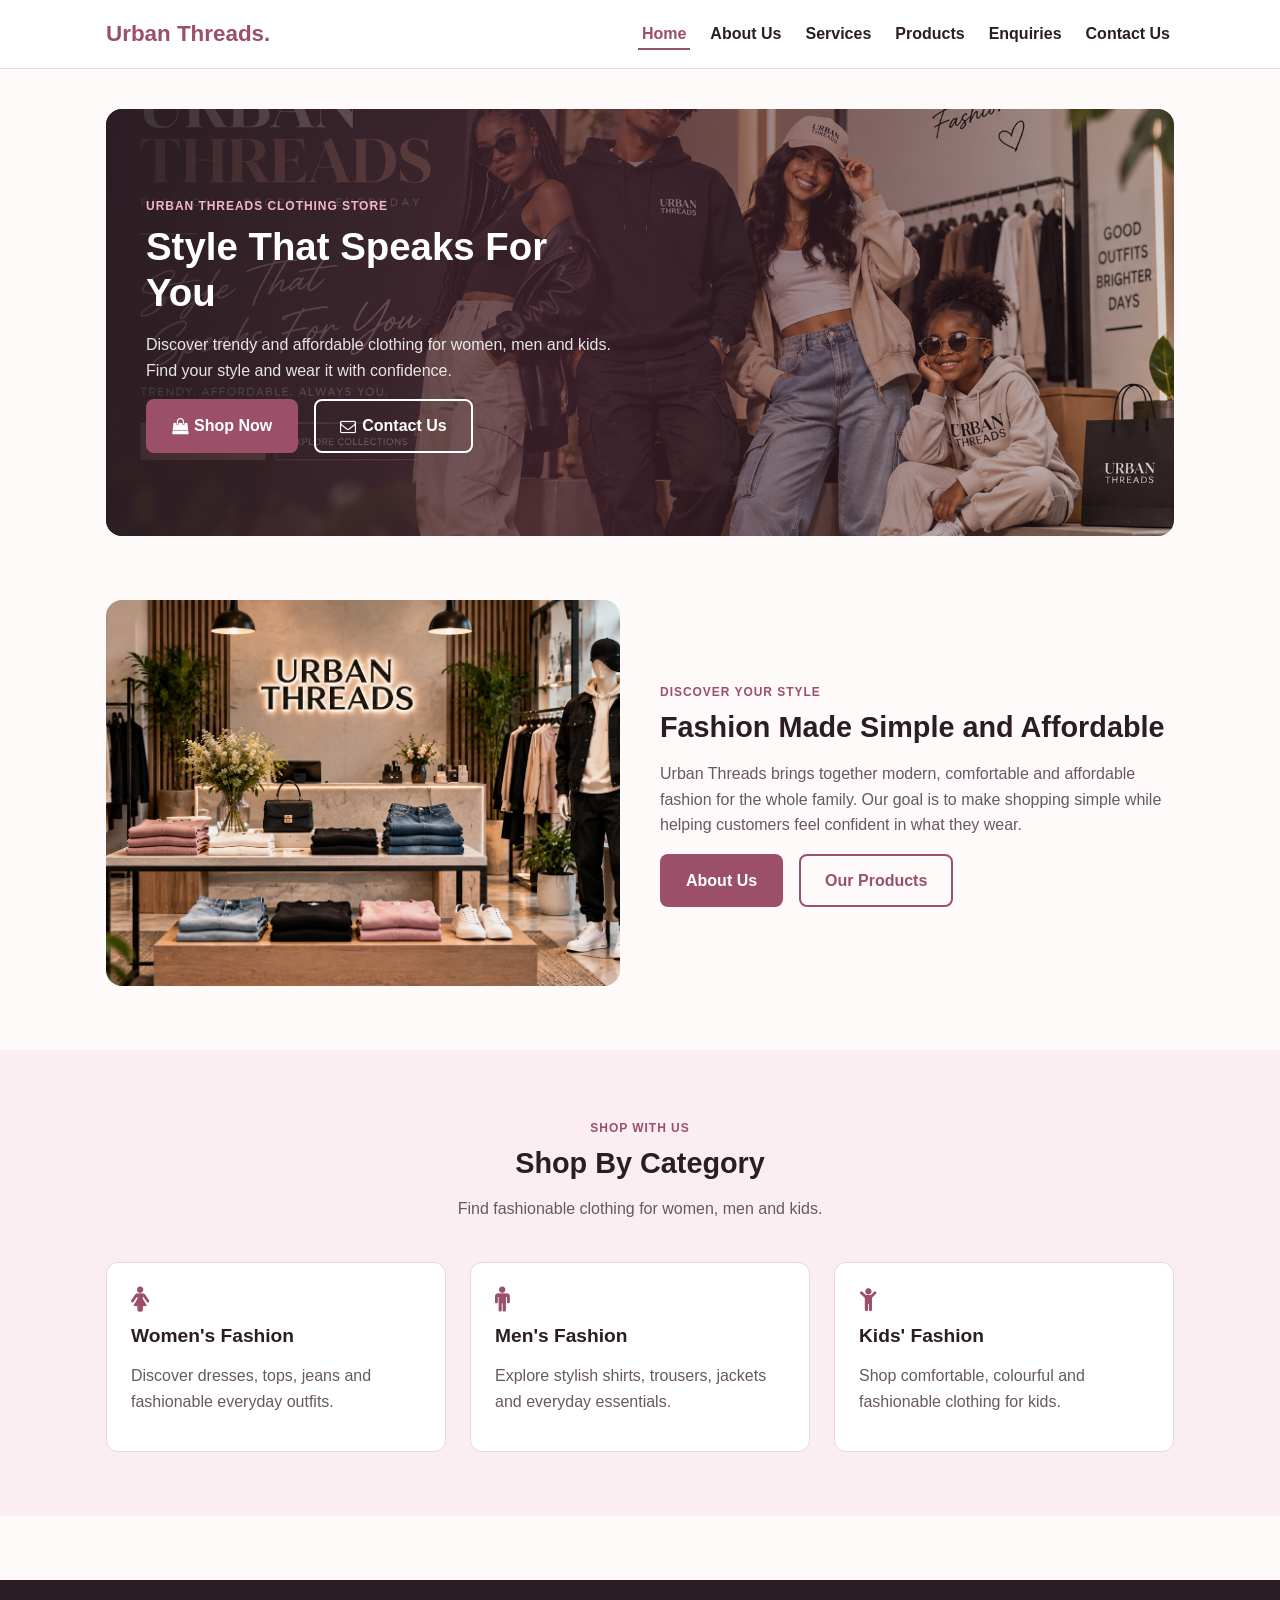
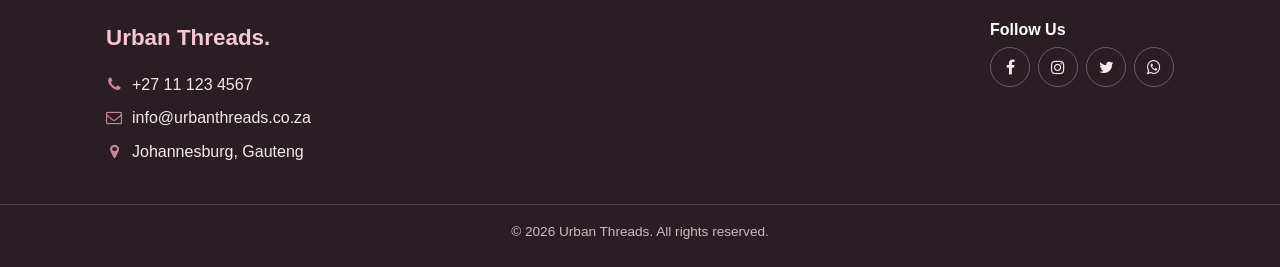
==== commit 1a060e34: "Add Urban Threads website and SEO files" ====
--- a/index.html
+++ b/index.html
@@ -1,369 +1,432 @@
-<!DOCTYPE html>
-<html lang="en">
-
-<head>
-    <!-- PAGE INFORMATION -->
-    <meta charset="UTF-8">
-    <meta name="viewport" content="width=device-width, initial-scale=1.0">
-
-    <title>Home | Urban Threads</title>
-
-    <!-- FONT AWESOME ICONS -->
-    <link rel="stylesheet" href="https://cdnjs.cloudflare.com/ajax/libs/font-awesome/4.7.0/css/font-awesome.min.css">
-
-    <!-- EXTERNAL CSS -->
-    <link rel="stylesheet" href="css/style.css">
-</head>
-
-<body>
-
-    <!-- ========================================
-         HEADER AND NAVIGATION
-    ======================================== -->
-    <header class="site-header">
-
-        <div class="container header-inner">
-
-            <!-- WEBSITE LOGO -->
-            <a href="index.html" class="logo">Urban Threads.</a>
-
-            <!-- MOBILE MENU CHECKBOX -->
-            <input type="checkbox" id="nav-toggle" class="nav-toggle-input">
-
-            <!-- MOBILE MENU BUTTON -->
-            <label for="nav-toggle" class="nav-toggle" aria-label="Toggle menu">
-
-                <i class="fa fa-bars icon-open" aria-hidden="true"></i>
-
-                <i class="fa fa-times icon-close" aria-hidden="true"></i>
-            </label>
-
-            <!-- MAIN NAVIGATION -->
-            <nav class="main-nav" aria-label="Main navigation">
-
-                <ul>
-                    <li>
-                        <a href="index.html" aria-current="page">Home</a>
-                    </li>
-
-                    <li>
-                        <a href="about_us.html">About Us</a>
-                    </li>
-
-                    <li>
-                        <a href="services.html">Services</a>
-                    </li>
-
-                    <li>
-                        <a href="products.html">Products</a>
-                    </li>
-
-                    <li>
-                        <a href="enquiries.html">Enquiries</a>
-                    </li>
-
-                    <li>
-                        <a href="contact.html">Contact Us</a>
-                    </li>
-                </ul>
-
-            </nav>
-
-        </div>
-
-    </header>
-
-
-    <!-- ========================================
-         MAIN CONTENT
-    ======================================== -->
-    <main>
-
-        <!-- ========================================
-             HERO BANNER
-        ======================================== -->
-        <div class="container">
-
-            <section class="hero-banner">
-
-                <!-- HERO IMAGE -->
-                <picture>
-                    <source media="max-width: 700px" srcset="./images/Hero.png">
-
-                    <img src="./images/Hero.png" srcset="./images/Hero.png 1200w" sizes="100w" class="hero-photo"
-                        alt="Urban Threads fashion collection">
-                </picture>
-
-
-                <!-- DARK OVERLAY -->
-                <div class="hero-overlay">
-
-                    <div class="hero-content">
-
-                        <span class="eyebrow">
-                            Urban Threads Clothing Store
-                        </span>
-
-                        <h1>
-                            Style That Speaks For You
-                        </h1>
-
-                        <p>
-                            Discover trendy and affordable clothing
-                            for women, men and kids. Find your style
-                            and wear it with confidence.
-                        </p>
-
-                        <!-- HERO BUTTONS -->
-                        <div class="hero-buttons">
-
-                            <a href="products.html" class="btn btn-primary">
-
-                                <i class="fa fa-shopping-bag" aria-hidden="true"></i>
-
-                                Shop Now
-                            </a>
-
-                            <a href="contact.html" class="btn btn-secondary-light">
-
-                                <i class="fa fa-envelope-o" aria-hidden="true"></i>
-
-                                Contact Us
-                            </a>
-
-                        </div>
-
-                    </div>
-
-                </div>
-
-            </section>
-
-        </div>
-
-
-        <!-- ========================================
-             SUMMARY SECTION
-        ======================================== -->
-        <section class="section">
-
-            <div class="container split">
-
-                <!-- SUMMARY IMAGE -->
-                <div class="split-image">
-
-                    <img src="./images/Display.png" 
-                        srcset="./images/Display.png 800w"
-                        sizes="(max-width: 700px) 100vw, 50vw" 
-                        alt="Urban Threads clothing display">
-
-                </div>
-
-                <!-- SUMMARY TEXT -->
-                <div class="split-text">
-
-                    <span class="eyebrow">
-                        Discover Your Style
-                    </span>
-
-                    <h2>
-                        Fashion Made Simple and Affordable
-                    </h2>
-
-                    <p>
-                        Urban Threads brings together modern,
-                        comfortable and affordable fashion for the
-                        whole family. Our goal is to make shopping
-                        simple while helping customers feel confident
-                        in what they wear.
-                    </p>
-
-                    <div class="hero-buttons">
-
-                        <a href="about_us.html" class="btn btn-primary">
-                            About Us
-                        </a>
-
-                        <a href="products.html" class="btn btn-secondary">
-                            Our Products
-                        </a>
-
-                    </div>
-
-                </div>
-
-            </div>
-
-        </section>
-
-
-        <!-- ========================================
-             SHOP BY CATEGORY
-        ======================================== -->
-        <section class="section section-alt">
-
-            <div class="container">
-
-                <div class="section-heading">
-
-                    <span class="eyebrow">Shop With Us</span>
-
-                    <h2>Shop By Category</h2>
-
-                    <p>
-                        Find fashionable clothing for women,
-                        men and kids.
-                    </p>
-
-                </div>
-
-
-                <div class="card-grid">
-
-                    <!-- WOMEN'S CARD -->
-                    <a class="card" href="products.html">
-
-                        <i class="fa fa-female card-icon" aria-hidden="true"></i>
-
-                        <h3>Women's Fashion</h3>
-
-                        <p>
-                            Discover dresses, tops, jeans and
-                            fashionable everyday outfits.
-                        </p>
-
-                    </a>
-
-
-                    <!-- MEN'S CARD -->
-                    <a class="card" href="products.html">
-
-                        <i class="fa fa-male card-icon" aria-hidden="true"></i>
-
-                        <h3>Men's Fashion</h3>
-
-                        <p>
-                            Explore stylish shirts, trousers,
-                            jackets and everyday essentials.
-                        </p>
-
-                    </a>
-
-
-                    <!-- KIDS' CARD -->
-                    <a class="card" href="products.html">
-
-                        <i class="fa fa-child card-icon" aria-hidden="true"></i>
-
-                        <h3>Kids' Fashion</h3>
-
-                        <p>
-                            Shop comfortable, colourful and
-                            fashionable clothing for kids.
-                        </p>
-
-                    </a>
-
-                </div>
-
-            </div>
-
-        </section>
-
-    </main>
-
-
-    <!-- ========================================
-         FOOTER
-    ======================================== -->
-    <footer class="site-footer">
-
-        <div class="container footer-inner">
-
-            <!-- CONTACT DETAILS -->
-            <div class="footer-col">
-
-                <p class="logo">Urban Threads.</p>
-
-                <ul class="icon-list">
-
-                    <li>
-                        <i class="fa fa-phone" aria-hidden="true"></i>
-
-                        <a href="tel:+27111234567">
-                            +27 11 123 4567
-                        </a>
-                    </li>
-
-                    <li>
-                        <i class="fa fa-envelope-o" aria-hidden="true"></i>
-
-                        <a href="mailto:info@urbanthreads.co.za">
-                            info@urbanthreads.co.za
-                        </a>
-                    </li>
-
-                    <li>
-                        <i class="fa fa-map-marker" aria-hidden="true"></i>
-
-                        <span>
-                            Johannesburg, Gauteng
-                        </span>
-                    </li>
-
-                </ul>
-
-            </div>
-
-
-            <!-- SOCIAL MEDIA -->
-            <div class="footer-col">
-
-                <h4>Follow Us</h4>
-
-                <ul class="social-list">
-
-                    <li>
-                        <a class="icon-btn" href="#" aria-label="Facebook">
-
-                            <i class="fa fa-facebook" aria-hidden="true"></i>
-                        </a>
-                    </li>
-
-                    <li>
-                        <a class="icon-btn" href="#" aria-label="Instagram">
-
-                            <i class="fa fa-instagram" aria-hidden="true"></i>
-                        </a>
-                    </li>
-
-                    <li>
-                        <a class="icon-btn" href="#" aria-label="Twitter">
-
-                            <i class="fa fa-twitter" aria-hidden="true"></i>
-                        </a>
-                    </li>
-
-                    <li>
-                        <a class="icon-btn" href="#" aria-label="WhatsApp">
-
-                            <i class="fa fa-whatsapp" aria-hidden="true"></i>
-                        </a>
-                    </li>
-
-                </ul>
-
-            </div>
-
-        </div>
-
-        <!-- COPYRIGHT -->
-        <p class="copyright">
-            &copy; 2026 Urban Threads. All rights reserved.
-        </p>
-
-    </footer>
-
-</body>
-
-</html>
+
+<!DOCTYPE html>
+<html lang="en">
+
+<head>
+    <!-- PAGE INFORMATION -->
+    <meta charset="UTF-8">
+    <meta name="viewport" content="width=device-width, initial-scale=1.0">
+
+    <!-- SEO: HOME PAGE DESCRIPTION -->
+    <meta name="description"
+        content="Discover trendy and affordable fashion at Urban Threads in Johannesburg. Shop clothing for women, men and kids.">
+
+    <title>Urban Threads | Affordable Fashion in Johannesburg</title>
+
+    <!-- FONT AWESOME ICONS -->
+    <link rel="stylesheet"
+        href="https://cdnjs.cloudflare.com/ajax/libs/font-awesome/4.7.0/css/font-awesome.min.css">
+
+    <!-- EXTERNAL CSS -->
+    <link rel="stylesheet" href="css/style.css">
+</head>
+
+<body>
+
+    <!-- ========================================
+         HEADER AND NAVIGATION
+    ======================================== -->
+
+    <header class="site-header">
+
+        <div class="container header-inner">
+
+            <!-- WEBSITE LOGO -->
+            <a href="index.html" class="logo">Urban Threads.</a>
+
+            <!-- MOBILE MENU CHECKBOX -->
+            <input type="checkbox" id="nav-toggle" class="nav-toggle-input">
+
+            <!-- MOBILE MENU BUTTON -->
+            <label for="nav-toggle" class="nav-toggle" aria-label="Toggle menu">
+
+                <i class="fa fa-bars icon-open" aria-hidden="true"></i>
+
+                <i class="fa fa-times icon-close" aria-hidden="true"></i>
+
+            </label>
+
+            <!-- MAIN NAVIGATION -->
+            <nav class="main-nav" aria-label="Main navigation">
+
+                <ul>
+                    <li>
+                        <a href="index.html" aria-current="page">Home</a>
+                    </li>
+
+                    <li>
+                        <a href="about_us.html">About Us</a>
+                    </li>
+
+                    <li>
+                        <a href="services.html">Services</a>
+                    </li>
+
+                    <li>
+                        <a href="products.html">Products</a>
+                    </li>
+
+                    <li>
+                        <a href="enquiries.html">Enquiries</a>
+                    </li>
+
+                    <li>
+                        <a href="contact.html">Contact Us</a>
+                    </li>
+                </ul>
+
+            </nav>
+
+        </div>
+
+    </header>
+
+
+    <!-- ========================================
+         MAIN CONTENT
+    ======================================== -->
+
+    <main>
+
+        <!-- ========================================
+             HERO BANNER
+        ======================================== -->
+
+        <div class="container">
+
+            <section class="hero-banner">
+
+                <!-- HERO IMAGE -->
+                <picture>
+
+                    <img src="./images/Hero.png"
+                        class="hero-photo"
+                        alt="Urban Threads fashion collection">
+
+                </picture>
+
+                <!-- DARK OVERLAY -->
+                <div class="hero-overlay">
+
+                    <div class="hero-content">
+
+                        <span class="eyebrow">
+                            Urban Threads Clothing Store
+                        </span>
+
+                        <h1>
+                            Style That Speaks For You
+                        </h1>
+
+                        <p>
+                            Discover trendy and affordable clothing
+                            for women, men and kids. Find your style
+                            and wear it with confidence.
+                        </p>
+
+                        <!-- HERO BUTTONS -->
+                        <div class="hero-buttons">
+
+                            <a href="products.html" class="btn btn-primary">
+
+                                <i class="fa fa-shopping-bag" aria-hidden="true"></i>
+
+                                Shop Now
+
+                            </a>
+
+                            <a href="contact.html" class="btn btn-secondary-light">
+
+                                <i class="fa fa-envelope-o" aria-hidden="true"></i>
+
+                                Contact Us
+
+                            </a>
+
+                        </div>
+
+                    </div>
+
+                </div>
+
+            </section>
+
+        </div>
+
+
+        <!-- ========================================
+             SUMMARY SECTION
+        ======================================== -->
+
+        <section class="section">
+
+            <div class="container split">
+
+                <!-- SUMMARY IMAGE -->
+                <div class="split-image">
+
+                    <img src="./images/Display.png"
+                        alt="Urban Threads clothing display">
+
+                </div>
+
+                <!-- SUMMARY TEXT -->
+                <div class="split-text">
+
+                    <span class="eyebrow">
+                        Discover Your Style
+                    </span>
+
+                    <h2>
+                        Fashion Made Simple and Affordable
+                    </h2>
+
+                    <p>
+                        Urban Threads brings together modern,
+                        comfortable and affordable fashion for the
+                        whole family. Our goal is to make shopping
+                        simple while helping customers feel confident
+                        in what they wear.
+                    </p>
+
+                    <div class="hero-buttons">
+
+                        <a href="about_us.html" class="btn btn-primary">
+                            About Us
+                        </a>
+
+                        <a href="products.html" class="btn btn-secondary">
+                            Our Products
+                        </a>
+
+                    </div>
+
+                </div>
+
+            </div>
+
+        </section>
+
+
+        <!-- ========================================
+             SHOP BY CATEGORY
+        ======================================== -->
+
+        <section class="section section-alt">
+
+            <div class="container">
+
+                <div class="section-heading">
+
+                    <span class="eyebrow">
+                        Shop With Us
+                    </span>
+
+                    <h2>Shop By Category</h2>
+
+                    <p>
+                        Find fashionable clothing for women,
+                        men and kids.
+                    </p>
+
+                </div>
+
+
+                <div class="card-grid">
+
+                    <!-- WOMEN'S CARD -->
+                    <a class="card" href="products.html">
+
+                        <i class="fa fa-female card-icon" aria-hidden="true"></i>
+
+                        <h3>Women's Fashion</h3>
+
+                        <p>
+                            Discover dresses, tops, jeans and
+                            fashionable everyday outfits.
+                        </p>
+
+                    </a>
+
+
+                    <!-- MEN'S CARD -->
+                    <a class="card" href="products.html">
+
+                        <i class="fa fa-male card-icon" aria-hidden="true"></i>
+
+                        <h3>Men's Fashion</h3>
+
+                        <p>
+                            Explore stylish shirts, trousers,
+                            jackets and everyday essentials.
+                        </p>
+
+                    </a>
+
+
+                    <!-- KIDS' CARD -->
+                    <a class="card" href="products.html">
+
+                        <i class="fa fa-child card-icon" aria-hidden="true"></i>
+
+                        <h3>Kids' Fashion</h3>
+
+                        <p>
+                            Shop comfortable, colourful and
+                            fashionable clothing for kids.
+                        </p>
+
+                    </a>
+
+                </div>
+
+            </div>
+
+        </section>
+
+    </main>
+
+
+    <!-- ========================================
+         FOOTER
+    ======================================== -->
+
+    <footer class="site-footer">
+
+        <div class="container footer-inner">
+
+            <!-- CONTACT DETAILS -->
+            <div class="footer-col">
+
+                <p class="logo">Urban Threads.</p>
+
+                <ul class="icon-list">
+
+                    <!-- PHONE NUMBER -->
+                    <li>
+
+                        <i class="fa fa-phone" aria-hidden="true"></i>
+
+                        <a href="tel:+27111234567">
+                            +27 11 123 4567
+                        </a>
+
+                    </li>
+
+                    <!-- EMAIL ADDRESS -->
+                    <li>
+
+                        <i class="fa fa-envelope-o" aria-hidden="true"></i>
+
+                        <a href="mailto:info@urbanthreads.co.za">
+                            info@urbanthreads.co.za
+                        </a>
+
+                    </li>
+
+                    <!-- LOCATION -->
+                    <li>
+
+                        <i class="fa fa-map-marker" aria-hidden="true"></i>
+
+                        <a href="https://www.google.com/maps/search/?api=1&query=Johannesburg%2C+Gauteng"
+                            target="_blank"
+                            rel="noopener noreferrer">
+
+                            Johannesburg, Gauteng
+
+                        </a>
+
+                    </li>
+
+                </ul>
+
+            </div>
+
+
+            <!-- SOCIAL MEDIA -->
+            <div class="footer-col">
+
+                <h4>Follow Us</h4>
+
+                <ul class="social-list">
+
+                    <!-- FACEBOOK -->
+                    <li>
+
+                        <a class="icon-btn"
+                            href="https://www.facebook.com/"
+                            target="_blank"
+                            rel="noopener noreferrer"
+                            aria-label="Facebook">
+
+                            <i class="fa fa-facebook" aria-hidden="true"></i>
+
+                        </a>
+
+                    </li>
+
+                    <!-- INSTAGRAM -->
+                    <li>
+
+                        <a class="icon-btn"
+                            href="https://www.instagram.com/"
+                            target="_blank"
+                            rel="noopener noreferrer"
+                            aria-label="Instagram">
+
+                            <i class="fa fa-instagram" aria-hidden="true"></i>
+
+                        </a>
+
+                    </li>
+
+                    <!-- TWITTER -->
+                    <li>
+
+                        <a class="icon-btn"
+                            href="https://twitter.com/"
+                            target="_blank"
+                            rel="noopener noreferrer"
+                            aria-label="Twitter">
+
+                            <i class="fa fa-twitter" aria-hidden="true"></i>
+
+                        </a>
+
+                    </li>
+
+                    <!-- WHATSAPP -->
+                    <li>
+
+                        <a class="icon-btn"
+                            href="https://wa.me/27761428080"
+                            target="_blank"
+                            rel="noopener noreferrer"
+                            aria-label="WhatsApp">
+
+                            <i class="fa fa-whatsapp" aria-hidden="true"></i>
+
+                        </a>
+
+                    </li>
+
+                </ul>
+
+            </div>
+
+        </div>
+
+
+        <!-- COPYRIGHT -->
+        <p class="copyright">
+
+            &copy; 2026 Urban Threads. All rights reserved.
+
+        </p>
+
+    </footer>
+
+</body>
+
+</html>
--- a/css/style.css
+++ b/css/style.css
@@ -1,22 +1,25 @@
+
+/* ========================================
+   URBAN THREADS CLOTHING STORE
+   WEDE5020 - PART 3
+   COMPLETE STYLESHEET
+======================================== */
+
+
 /* ========================================
    STEP 1 - CSS RESET
 ======================================== */
 
-/* Remove browser default spacing */
 * {
     box-sizing: border-box;
     margin: 0;
     padding: 0;
 }
 
-
-/* Smooth scrolling */
 html {
     scroll-behavior: smooth;
 }
 
-
-/* Main page styling */
 body {
     font-family: 'Segoe UI', Arial, Helvetica, sans-serif;
     color: #2b1d24;
@@ -24,22 +27,16 @@
     line-height: 1.6;
 }
 
-
-/* Make images responsive */
 img {
     max-width: 100%;
     display: block;
 }
 
-
-/* Default link styling */
 a {
     color: #9b4f68;
     text-decoration: none;
 }
 
-
-/* Link hover effect */
 a:hover,
 a:focus {
     color: #71374b;
@@ -47,7 +44,10 @@
 }
 
 
-/* Keyboard accessibility */
+/* ========================================
+   KEYBOARD ACCESSIBILITY
+======================================== */
+
 a:focus-visible,
 button:focus-visible,
 input:focus-visible,
@@ -55,7 +55,15 @@
 select:focus-visible,
 label:focus-visible {
     outline: 3px solid #d89aaf;
-    outline-offset: 2px;
+    outline-offset: 3px;
+}
+
+button,
+input,
+select,
+textarea {
+    font: inherit;
+    max-width: 100%;
 }
 
 
@@ -71,31 +79,27 @@
     line-height: 1.2;
     margin-bottom: 16px;
     color: #2b1d24;
-}
-
+    overflow-wrap: break-word;
+}
 
 h1 {
     font-size: 2.4rem;
 }
 
-
 h2 {
     font-size: 1.8rem;
 }
 
-
 h3 {
     font-size: 1.2rem;
 }
-
 
 p {
     margin-bottom: 16px;
     color: #685860;
-}
-
-
-/* Small heading above larger headings */
+    overflow-wrap: break-word;
+}
+
 .eyebrow {
     display: inline-block;
     font-size: 0.75rem;
@@ -111,46 +115,37 @@
    STEP 3 - CONTAINER AND SECTIONS
 ======================================== */
 
-/* Keeps website content centred */
 .container {
+    width: 100%;
     max-width: 1100px;
     margin-left: auto;
     margin-right: auto;
     padding-left: 16px;
     padding-right: 16px;
-}
-
-
-/* Standard section spacing */
+    min-width: 0;
+}
+
 .section {
     padding-top: 64px;
     padding-bottom: 64px;
 }
 
-
-/* Alternative section background */
 .section-alt {
     background-color: #fbeef2;
 }
 
-
-/* Page heading area */
 .page-header {
     text-align: center;
     padding-top: 64px;
     padding-bottom: 24px;
 }
 
-
-/* Keep heading paragraph readable */
 .page-header p {
     max-width: 60ch;
     margin-left: auto;
     margin-right: auto;
 }
 
-
-/* Centre headings used inside sections */
 .section-heading {
     text-align: center;
     max-width: 650px;
@@ -163,10 +158,10 @@
    STEP 4 - BUTTONS
 ======================================== */
 
-/* Main button style */
 .btn {
     display: inline-flex;
     align-items: center;
+    justify-content: center;
     padding: 12px 24px;
     border-radius: 8px;
     font-weight: 700;
@@ -179,19 +174,14 @@
         border-color 0.2s ease;
 }
 
-
-/* Space between icon and text */
 .btn i {
     margin-right: 6px;
 }
 
-
-/* Primary pink button */
 .btn-primary {
     background-color: #9b4f68;
     color: #ffffff;
 }
-
 
 .btn-primary:hover {
     background-color: #71374b;
@@ -199,51 +189,41 @@
     text-decoration: none;
 }
 
-
-/* Secondary outlined button */
 .btn-secondary {
     background-color: transparent;
     border-color: #9b4f68;
     color: #9b4f68;
 }
 
-
 .btn-secondary:hover {
     background-color: #9b4f68;
     color: #ffffff;
     text-decoration: none;
 }
 
-
-/* Light button used on hero image */
 .btn-secondary-light {
     background-color: transparent;
     border-color: #ffffff;
     color: #ffffff;
 }
 
-
 .btn-secondary-light:hover {
     background-color: #ffffff;
     color: #2b1d24;
     text-decoration: none;
 }
 
-
-/* Form submit button */
 .btn-success {
     background-color: #9b4f68;
     color: #ffffff;
 }
 
-
 .btn-success:hover {
     background-color: #71374b;
     color: #ffffff;
-}
-
-
-/* Full-width button */
+    text-decoration: none;
+}
+
 .btn-block {
     display: flex;
     justify-content: center;
@@ -255,7 +235,6 @@
    STEP 5 - HEADER AND NAVIGATION
 ======================================== */
 
-/* Main website header */
 .site-header {
     border-bottom: 1px solid #ead8de;
     position: sticky;
@@ -264,34 +243,27 @@
     z-index: 100;
 }
 
-
-/* Header Flexbox layout */
 .header-inner {
     display: flex;
     align-items: center;
     justify-content: space-between;
     padding-top: 16px;
     padding-bottom: 16px;
-}
-
-
-/* Urban Threads logo */
+    position: relative;
+}
+
 .logo {
     font-weight: 700;
     font-size: 1.4rem;
     color: #9b4f68;
 }
 
-
-/* Navigation list */
 .main-nav ul {
     list-style: none;
     display: flex;
     gap: 16px;
 }
 
-
-/* Navigation links */
 .main-nav a {
     color: #2b1d24;
     font-weight: 600;
@@ -299,8 +271,6 @@
     border-bottom: 2px solid transparent;
 }
 
-
-/* Current and hovered navigation link */
 .main-nav a:hover,
 .main-nav a[aria-current="page"] {
     color: #9b4f68;
@@ -313,15 +283,14 @@
    MOBILE MENU
 ======================================== */
 
-/* Hide checkbox */
 .nav-toggle-input {
     position: absolute;
+    width: 1px;
+    height: 1px;
     opacity: 0;
-    pointer-events: none;
-}
-
-
-/* Mobile menu button */
+    overflow: hidden;
+}
+
 .nav-toggle {
     display: none;
     align-items: center;
@@ -335,22 +304,21 @@
     cursor: pointer;
 }
 
-
-/* Hide close icon by default */
 .nav-toggle .icon-close {
     display: none;
 }
 
-
-/* Hide hamburger when menu opens */
 .nav-toggle-input:checked ~ .nav-toggle .icon-open {
     display: none;
 }
 
-
-/* Show close icon */
 .nav-toggle-input:checked ~ .nav-toggle .icon-close {
     display: inline-block;
+}
+
+.nav-toggle-input:focus-visible ~ .nav-toggle {
+    outline: 3px solid #d89aaf;
+    outline-offset: 3px;
 }
 
 
@@ -366,8 +334,6 @@
     margin-top: 64px;
 }
 
-
-/* Footer columns */
 .footer-inner {
     display: flex;
     flex-wrap: wrap;
@@ -376,39 +342,31 @@
     margin-bottom: 24px;
 }
 
-
-/* Footer logo */
 .site-footer .logo {
     color: #f4c7d5;
 }
 
-
-/* Footer links */
 .site-footer a {
     color: #f5e9ed;
 }
 
-
 .site-footer a:hover {
     color: #f4b6ca;
 }
 
-
-/* Footer heading */
 .footer-col h4 {
     color: #ffffff;
     font-size: 1rem;
     margin-bottom: 8px;
 }
 
-
-/* Copyright text */
 .copyright {
     border-top: 1px solid #5a414b;
     padding-top: 16px;
     text-align: center;
     font-size: 0.85rem;
     color: #cdbbc2;
+    margin-bottom: 0;
 }
 
 
@@ -421,14 +379,12 @@
     margin-bottom: 16px;
 }
 
-
 .icon-list li {
     display: flex;
     align-items: flex-start;
     gap: 10px;
     margin-bottom: 8px;
 }
-
 
 .icon-list i {
     color: #c9879e;
@@ -438,6 +394,27 @@
     flex: none;
 }
 
+.icon-list a {
+    color: #9b4f68;
+    text-decoration: none;
+    transition: color 0.3s ease;
+}
+
+.icon-list a:hover,
+.icon-list a:focus {
+    color: #71374b;
+    text-decoration: underline;
+}
+
+.site-footer .icon-list a {
+    color: #f5e9ed;
+}
+
+.site-footer .icon-list a:hover,
+.site-footer .icon-list a:focus {
+    color: #f4b6ca;
+}
+
 
 /* ========================================
    SOCIAL MEDIA ICONS
@@ -449,7 +426,6 @@
     flex-wrap: wrap;
     gap: 8px;
 }
-
 
 .icon-btn {
     display: inline-flex;
@@ -463,7 +439,6 @@
     font-size: 1rem;
 }
 
-
 .icon-btn:hover,
 .icon-btn:focus {
     color: #ffffff;
@@ -472,13 +447,10 @@
     text-decoration: none;
 }
 
-
-/* Footer social icons */
 .site-footer .icon-btn {
     border-color: #765764;
     color: #f5e9ed;
 }
-
 
 .site-footer .icon-btn:hover {
     color: #2b1d24;
@@ -498,20 +470,15 @@
     margin-top: 40px;
 }
 
-
-/* Hero image */
 .hero-photo {
     width: 100%;
     aspect-ratio: 5 / 2;
     object-fit: cover;
 }
 
-
-/* Dark gradient over hero image */
 .hero-overlay {
     position: absolute;
     inset: 0;
-
     display: flex;
     align-items: center;
 
@@ -523,33 +490,24 @@
     );
 }
 
-
-/* Hero text */
 .hero-content {
     color: #ffffff;
     padding: 40px;
     max-width: 550px;
 }
 
-
 .hero-content h1 {
     color: #ffffff;
 }
 
-
-/* Hero small heading */
 .hero-content .eyebrow {
     color: #f4b6ca;
 }
 
-
-/* Hero paragraph */
 .hero-content p {
     color: rgba(255, 255, 255, 0.88);
 }
 
-
-/* Hero button layout */
 .hero-buttons {
     display: flex;
     flex-wrap: wrap;
@@ -569,14 +527,12 @@
     gap: 40px;
 }
 
-
 .split-image,
 .split-text {
     flex: 1 1 340px;
-}
-
-
-/* Summary image */
+    min-width: 0;
+}
+
 .split-image img {
     border-radius: 16px;
     width: 100%;
@@ -584,8 +540,6 @@
     object-fit: cover;
 }
 
-
-/* Square image used on About page */
 .split-image.is-square img {
     aspect-ratio: 1 / 1;
 }
@@ -603,8 +557,6 @@
     margin-bottom: 32px;
 }
 
-
-/* Individual statistic */
 .stat-box {
     flex: 1 1 120px;
     border: 1px solid #ead8de;
@@ -614,24 +566,18 @@
     background-color: #fbeef2;
 }
 
-
-/* Statistic icon */
 .stat-box i {
     color: #9b4f68;
     font-size: 1.4rem;
     margin-bottom: 8px;
 }
 
-
-/* Large statistic number */
 .stat-number {
     font-size: 1.5rem;
     font-weight: 700;
     color: #2b1d24;
 }
 
-
-/* Statistic description */
 .stat-label {
     font-size: 0.85rem;
     color: #685860;
@@ -642,17 +588,16 @@
    STEP 9 - CARD GRIDS
 ======================================== */
 
-/* Automatic homepage grid */
 .card-grid {
     display: grid;
-    grid-template-columns:
-        repeat(auto-fit, minmax(230px, 1fr));
+    grid-template-columns: repeat(
+        auto-fit,
+        minmax(min(100%, 230px), 1fr)
+    );
     gap: 24px;
     margin-top: 40px;
 }
 
-
-/* Services and products grid */
 .grid-4 {
     display: grid;
     grid-template-columns: 1fr;
@@ -661,14 +606,13 @@
     margin-bottom: 64px;
 }
 
-
-/* Individual card */
 .card {
     background-color: #ffffff;
     border: 1px solid #ead8de;
     border-radius: 12px;
     padding: 24px;
     min-height: 190px;
+    min-width: 0;
 
     display: flex;
     flex-direction: column;
@@ -678,24 +622,18 @@
         transform 0.2s ease;
 }
 
-
-/* Card hover effect */
 .card:hover {
     box-shadow: 0 10px 25px rgba(73, 40, 52, 0.12);
     transform: translateY(-4px);
     text-decoration: none;
 }
 
-
-/* Card icons */
 .card .card-icon {
     font-size: 1.6rem;
     color: #9b4f68;
     margin-bottom: 12px;
 }
 
-
-/* Card paragraph */
 .card p {
     margin-bottom: 0;
     flex: 1;
@@ -703,14 +641,66 @@
 
 
 /* ========================================
+   CLICKABLE SERVICE CARDS
+======================================== */
+
+.service-card {
+    display: block;
+    color: inherit;
+    text-decoration: none;
+    cursor: pointer;
+    transition:
+        transform 0.3s ease,
+        box-shadow 0.3s ease;
+}
+
+.service-card:hover {
+    transform: translateY(-5px);
+    box-shadow: 0 8px 20px rgba(0, 0, 0, 0.12);
+    text-decoration: none;
+}
+
+.service-card:focus-visible {
+    outline: 3px solid #c9879e;
+    outline-offset: 4px;
+}
+
+.service-link {
+    display: inline-block;
+    margin-top: 12px;
+    color: #9b4f68;
+    font-weight: bold;
+}
+
+.service-link i {
+    margin-left: 5px;
+}
+
+.service-card:hover .service-link {
+    text-decoration: underline;
+}
+
+
+/* ========================================
    STEP 10 - PRODUCT CARDS
 ======================================== */
+
+#products-grid {
+    display: grid;
+    grid-template-columns: repeat(
+        auto-fit,
+        minmax(min(100%, 220px), 1fr)
+    );
+    gap: 24px;
+    margin-top: 24px;
+}
 
 .product-card {
     border: 1px solid #ead8de;
     border-radius: 12px;
     overflow: hidden;
     background-color: #ffffff;
+    min-width: 0;
 
     display: flex;
     flex-direction: column;
@@ -720,29 +710,22 @@
         transform 0.2s ease;
 }
 
-
-/* Product card hover */
 .product-card:hover {
     box-shadow: 0 10px 25px rgba(73, 40, 52, 0.12);
     transform: translateY(-3px);
 }
 
-
-/* Product image container */
 .product-image {
     position: relative;
 }
 
-
-/* Product image */
 .product-image img {
     width: 100%;
     aspect-ratio: 1 / 1;
     object-fit: cover;
-}
-
-
-/* Add to cart badge */
+    cursor: zoom-in;
+}
+
 .add-cart {
     position: absolute;
     top: 10px;
@@ -759,13 +742,10 @@
     font-weight: 700;
 
     padding: 6px 11px;
-
     border-radius: 999px;
     border: 1px solid #ead8de;
 }
 
-
-/* Add to cart hover */
 .add-cart:hover {
     background-color: #9b4f68;
     color: #ffffff;
@@ -773,21 +753,18 @@
     text-decoration: none;
 }
 
-
-/* Product information */
 .product-card-body {
     padding: 16px;
-
     display: flex;
     flex-direction: column;
     gap: 4px;
-}
-
-
-/* Product size and price */
+    flex: 1;
+}
+
 .product-meta {
     display: flex;
     justify-content: space-between;
+    flex-wrap: wrap;
     gap: 8px;
     font-size: 0.85rem;
     color: #685860;
@@ -798,7 +775,6 @@
    STEP 11 - SEARCH BAR
 ======================================== */
 
-/* Hide label visually but keep it accessible */
 .visually-hidden {
     position: absolute;
     width: 1px;
@@ -811,16 +787,12 @@
     border: 0;
 }
 
-
-/* Search container */
 .search-pill {
     position: relative;
     max-width: 420px;
     margin: 0 auto 40px;
 }
 
-
-/* Search icon */
 .search-pill i {
     position: absolute;
     top: 50%;
@@ -830,29 +802,67 @@
     pointer-events: none;
 }
 
-
-/* Search input */
 .search-pill input {
     width: 100%;
     padding: 12px 16px 12px 42px;
     border: 1px solid #d9bdc7;
     border-radius: 999px;
-    font: inherit;
     background-color: #ffffff;
 }
 
-
-/* Search input focus */
 .search-pill input:focus {
     border-color: #9b4f68;
 }
 
 
 /* ========================================
-   STEP 12 - FORMS
-======================================== */
-
-/* Form and information layout */
+   STEP 12 - PRODUCT FILTERS
+======================================== */
+
+.product-controls {
+    display: flex;
+    flex-wrap: wrap;
+    gap: 20px;
+    margin: 25px 0;
+}
+
+.filter-group {
+    display: flex;
+    flex-direction: column;
+    gap: 8px;
+    flex: 1 1 200px;
+}
+
+.filter-group label {
+    font-weight: 600;
+    font-size: 0.9rem;
+}
+
+.filter-group select {
+    width: 100%;
+    padding: 12px;
+    border: 1px solid #d9bdc7;
+    border-radius: 6px;
+    background-color: #ffffff;
+    color: #333333;
+}
+
+#product-count {
+    margin: 15px 0;
+    font-weight: 600;
+}
+
+#no-results {
+    text-align: center;
+    padding: 25px;
+    color: #666666;
+}
+
+
+/* ========================================
+   STEP 13 - FORMS
+======================================== */
+
 .form-layout {
     display: flex;
     flex-wrap: wrap;
@@ -861,30 +871,23 @@
     margin-bottom: 64px;
 }
 
-
-/* Form and information cards */
 .form-card,
 .info-card {
     flex: 1 1 340px;
+    min-width: 0;
     border: 1px solid #ead8de;
     border-radius: 12px;
     padding: 24px;
 }
 
-
-/* Form background */
 .form-card {
     background-color: #fbeef2;
 }
 
-
-/* Space between fields */
 .form-group {
     margin-bottom: 16px;
 }
 
-
-/* Form labels */
 .form-group label {
     display: block;
     font-weight: 600;
@@ -892,42 +895,37 @@
     margin-bottom: 4px;
 }
 
-
-/* Inputs, select and textarea */
 .form-group input,
 .form-group select,
 .form-group textarea {
     width: 100%;
+    min-height: 44px;
     padding: 10px 12px;
     border: 1px solid #d9bdc7;
     border-radius: 8px;
-    font: inherit;
     background-color: #ffffff;
 }
 
-
-/* Form field focus */
+.form-group textarea {
+    resize: vertical;
+}
+
 .form-group input:focus,
 .form-group select:focus,
 .form-group textarea:focus {
     border-color: #9b4f68;
 }
 
-
-/* Two fields next to each other */
 .form-row {
     display: flex;
     gap: 16px;
     flex-wrap: wrap;
 }
 
-
 .form-row .form-group {
     flex: 1 1 160px;
 }
 
-
-/* Small note below forms */
 .form-note {
     font-size: 0.8rem;
     margin-top: 12px;
@@ -937,7 +935,50 @@
 
 
 /* ========================================
-   FAQ SECTION
+   FORM VALIDATION
+======================================== */
+
+.input-error,
+.contact-invalid {
+    border: 2px solid #b3261e !important;
+}
+
+.error-message,
+.contact-error {
+    display: block;
+    color: #b3261e;
+    font-size: 0.85rem;
+    margin-top: 5px;
+}
+
+.enquiry-response,
+.contact-response {
+    margin-top: 18px;
+    padding: 15px;
+    border-radius: 8px;
+    background-color: #e8f5e9;
+    color: #1b5e20;
+    line-height: 1.6;
+}
+
+.enquiry-response p {
+    color: #1b5e20;
+}
+
+
+/* ========================================
+   ENQUIRY TYPE HINT
+======================================== */
+
+.type-hint {
+    margin: 12px 0 20px;
+    color: #666666;
+    font-size: 0.9rem;
+}
+
+
+/* ========================================
+   STEP 14 - FAQ ACCORDION
 ======================================== */
 
 .faq-item {
@@ -945,107 +986,134 @@
     padding: 16px 0;
 }
 
-
 .faq-item h3 {
     font-size: 1rem;
     margin-bottom: 6px;
-}
-
+    cursor: pointer;
+}
 
 .faq-item h3 i {
     color: #9b4f68;
     margin-right: 6px;
 }
 
+.faq-item h3:focus-visible {
+    outline: 3px solid #d89aaf;
+    outline-offset: 4px;
+}
 
 .faq-item p {
     margin-bottom: 0;
 }
 
-
-/* ========================================
-   CONTACT LOCATION
-======================================== */
-
-.location-placeholder {
-    background-color: #fbeef2;
+.faq-item.closed p {
+    display: none;
+}
+
+
+/* ========================================
+   STEP 15 - CONTACT MAP
+======================================== */
+
+.contact-map {
+    width: 100%;
+    height: 400px;
+    margin: 15px 0 20px;
+    border-radius: 10px;
+    overflow: hidden;
     border: 1px solid #ead8de;
-    border-radius: 12px;
-    text-align: center;
+}
+
+#map {
+    min-height: 300px;
+}
+
+
+/* ========================================
+   STEP 16 - LIGHTBOX
+======================================== */
+
+.lightbox {
+    position: fixed;
+    inset: 0;
+    z-index: 1000;
+    background: rgba(0, 0, 0, 0.9);
+
+    display: flex;
+    align-items: center;
+    justify-content: center;
+
     padding: 40px 20px;
-    margin-bottom: 24px;
-}
-
-
-/* Location icon */
-.location-placeholder > i {
-    font-size: 3rem;
-    color: #9b4f68;
-    margin-bottom: 12px;
-}
-
-
-/* Location paragraph */
-.location-placeholder p {
-    margin-bottom: 0;
-}
-
-
-/* ========================================
-   STEP 13 - RESPONSIVE DESIGN
-======================================== */
-
-/* Mobile screens */
+}
+
+.lightbox img {
+    max-width: 90%;
+    max-height: 85vh;
+    object-fit: contain;
+}
+
+.lightbox-close {
+    position: absolute;
+    top: 15px;
+    right: 25px;
+    color: #ffffff;
+    background: transparent;
+    border: none;
+    font-size: 40px;
+    cursor: pointer;
+}
+
+
+/* ========================================
+   HIDDEN ELEMENTS
+======================================== */
+
+.is-hidden {
+    display: none !important;
+}
+
+
+/* ========================================
+   STEP 17 - RESPONSIVE DESIGN
+======================================== */
+
+/* MOBILE */
 @media (max-width: 700px) {
 
-    /* Show hamburger menu */
     .nav-toggle {
         display: flex;
     }
 
-
-    /* Hide navigation initially */
     .main-nav {
         display: none;
         width: 100%;
     }
 
-
-    /* Show navigation when checkbox is checked */
     .nav-toggle-input:checked ~ .main-nav {
         display: block;
     }
 
-
-    /* Stack navigation links */
     .main-nav ul {
         flex-direction: column;
         gap: 0;
+        padding-top: 12px;
         padding-bottom: 16px;
     }
 
-
-    /* Mobile navigation links */
     .main-nav a {
         display: block;
         padding: 10px 4px;
         border-bottom: 1px solid #ead8de;
     }
 
-
-    /* Allow header items to wrap */
     .header-inner {
         flex-wrap: wrap;
     }
 
-
-    /* Make hero image taller on mobile */
     .hero-photo {
         aspect-ratio: 4 / 3;
     }
 
-
-    /* Mobile hero gradient */
     .hero-overlay {
         background: linear-gradient(
             180deg,
@@ -1056,36 +1124,36 @@
         align-items: flex-end;
     }
 
-
-    /* Hero content width */
     .hero-content {
         max-width: 100%;
         padding: 24px;
     }
 
-
-    /* Smaller headings on mobile */
     h1 {
         font-size: 1.9rem;
     }
 
-
     h2 {
         font-size: 1.5rem;
     }
 
-
-    /* Stack product information if necessary */
+    .product-controls {
+        flex-direction: column;
+        gap: 15px;
+    }
+
+    .filter-group {
+        flex-basis: auto;
+    }
+
     .product-meta {
         flex-wrap: wrap;
-    }
-}
-
-
-/* ========================================
-   TABLET - TWO COLUMNS
-======================================== */
-
+        gap: 8px;
+    }
+}
+
+
+/* TABLET */
 @media (min-width: 560px) {
 
     .grid-4 {
@@ -1095,10 +1163,7 @@
 }
 
 
-/* ========================================
-   DESKTOP - FOUR COLUMNS
-======================================== */
-
+/* DESKTOP */
 @media (min-width: 900px) {
 
     .grid-4 {
@@ -1106,3 +1171,57 @@
     }
 
 }
+
+
+/* SMALL MOBILE SCREENS */
+@media (max-width: 559px) {
+
+    .container {
+        width: 92%;
+        padding-left: 0;
+        padding-right: 0;
+    }
+
+    .product-controls {
+        flex-direction: column;
+    }
+
+    .form-row {
+        flex-direction: column;
+        gap: 0;
+    }
+
+    .hero-content {
+        padding: 20px;
+    }
+
+    .contact-map {
+        height: 300px;
+    }
+
+}
+
+
+/* ========================================
+   STEP 18 - REDUCED MOTION ACCESSIBILITY
+======================================== */
+
+@media (prefers-reduced-motion: reduce) {
+
+    html {
+        scroll-behavior: auto;
+    }
+
+    *,
+    *::before,
+    *::after {
+        animation-duration: 0.01ms !important;
+        transition-duration: 0.01ms !important;
+    }
+
+}
+
+
+/* ========================================
+   END OF URBAN THREADS STYLESHEET
+======================================== */
